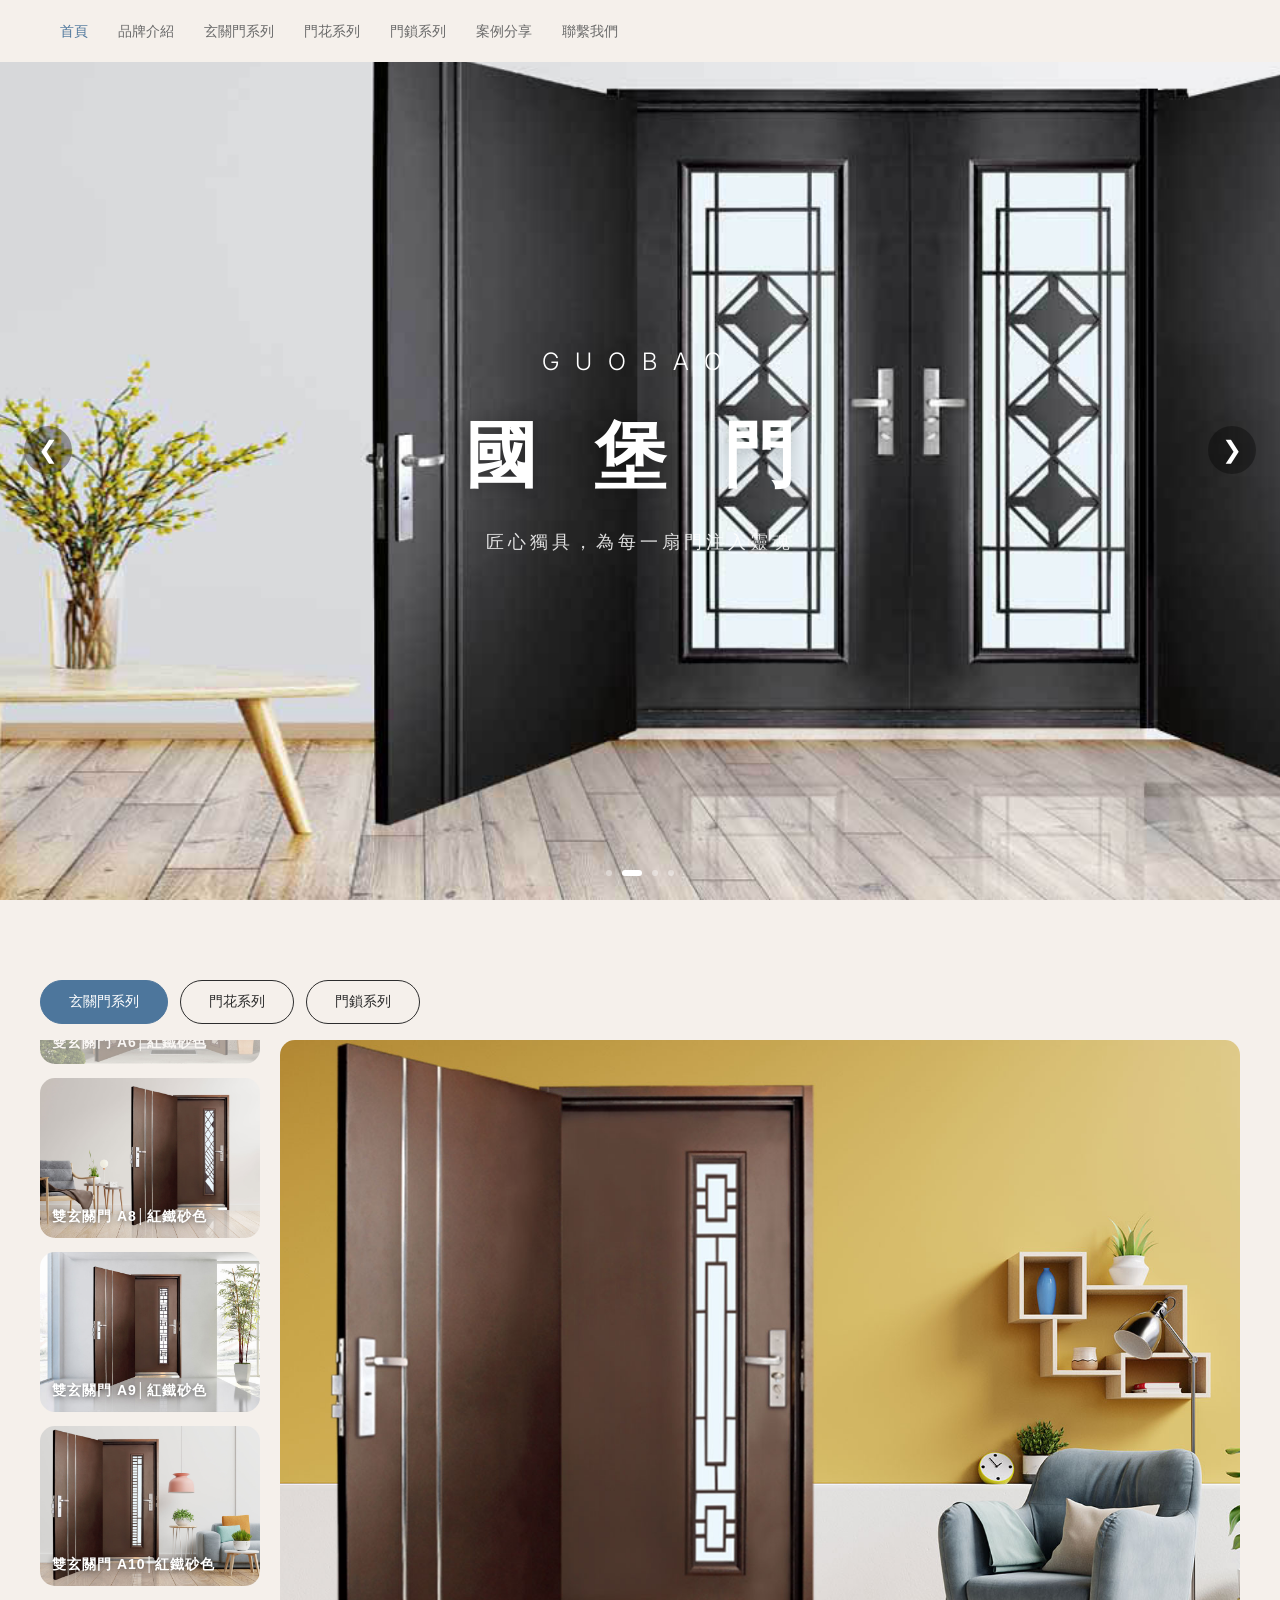
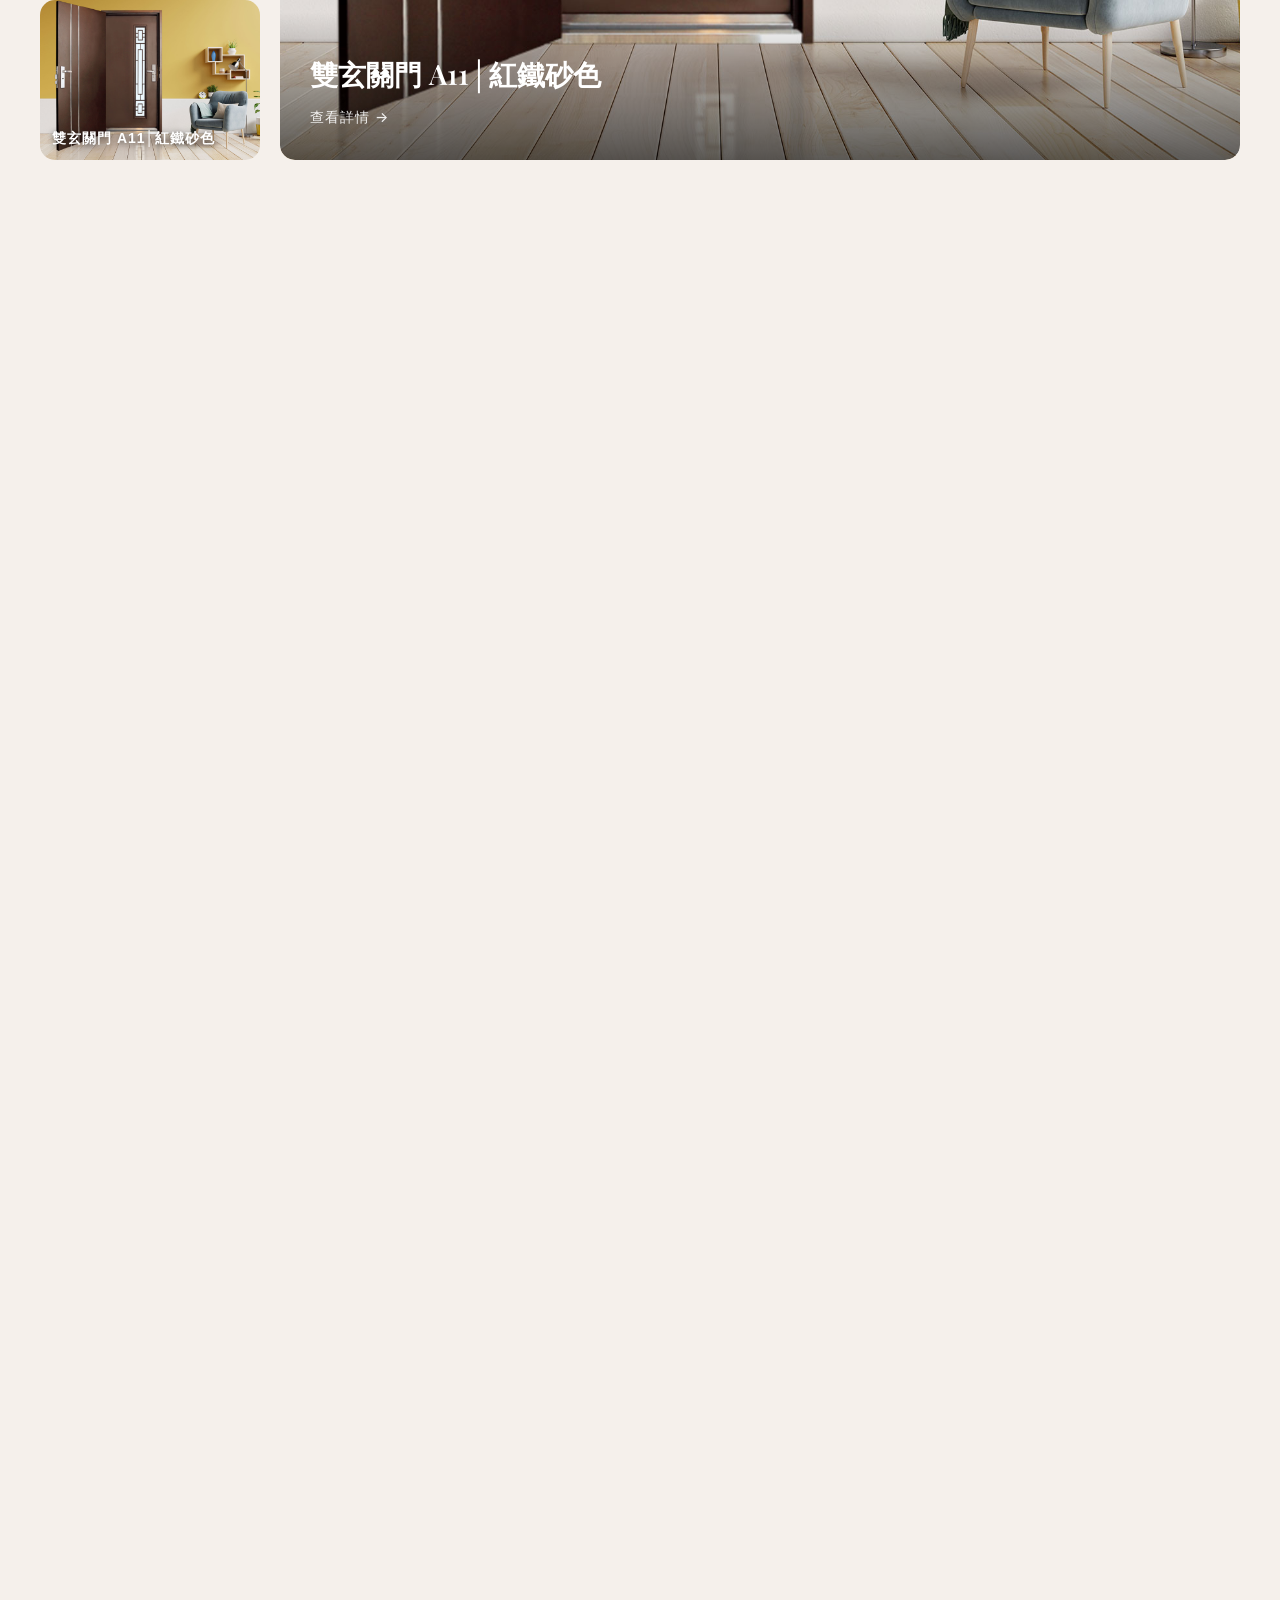
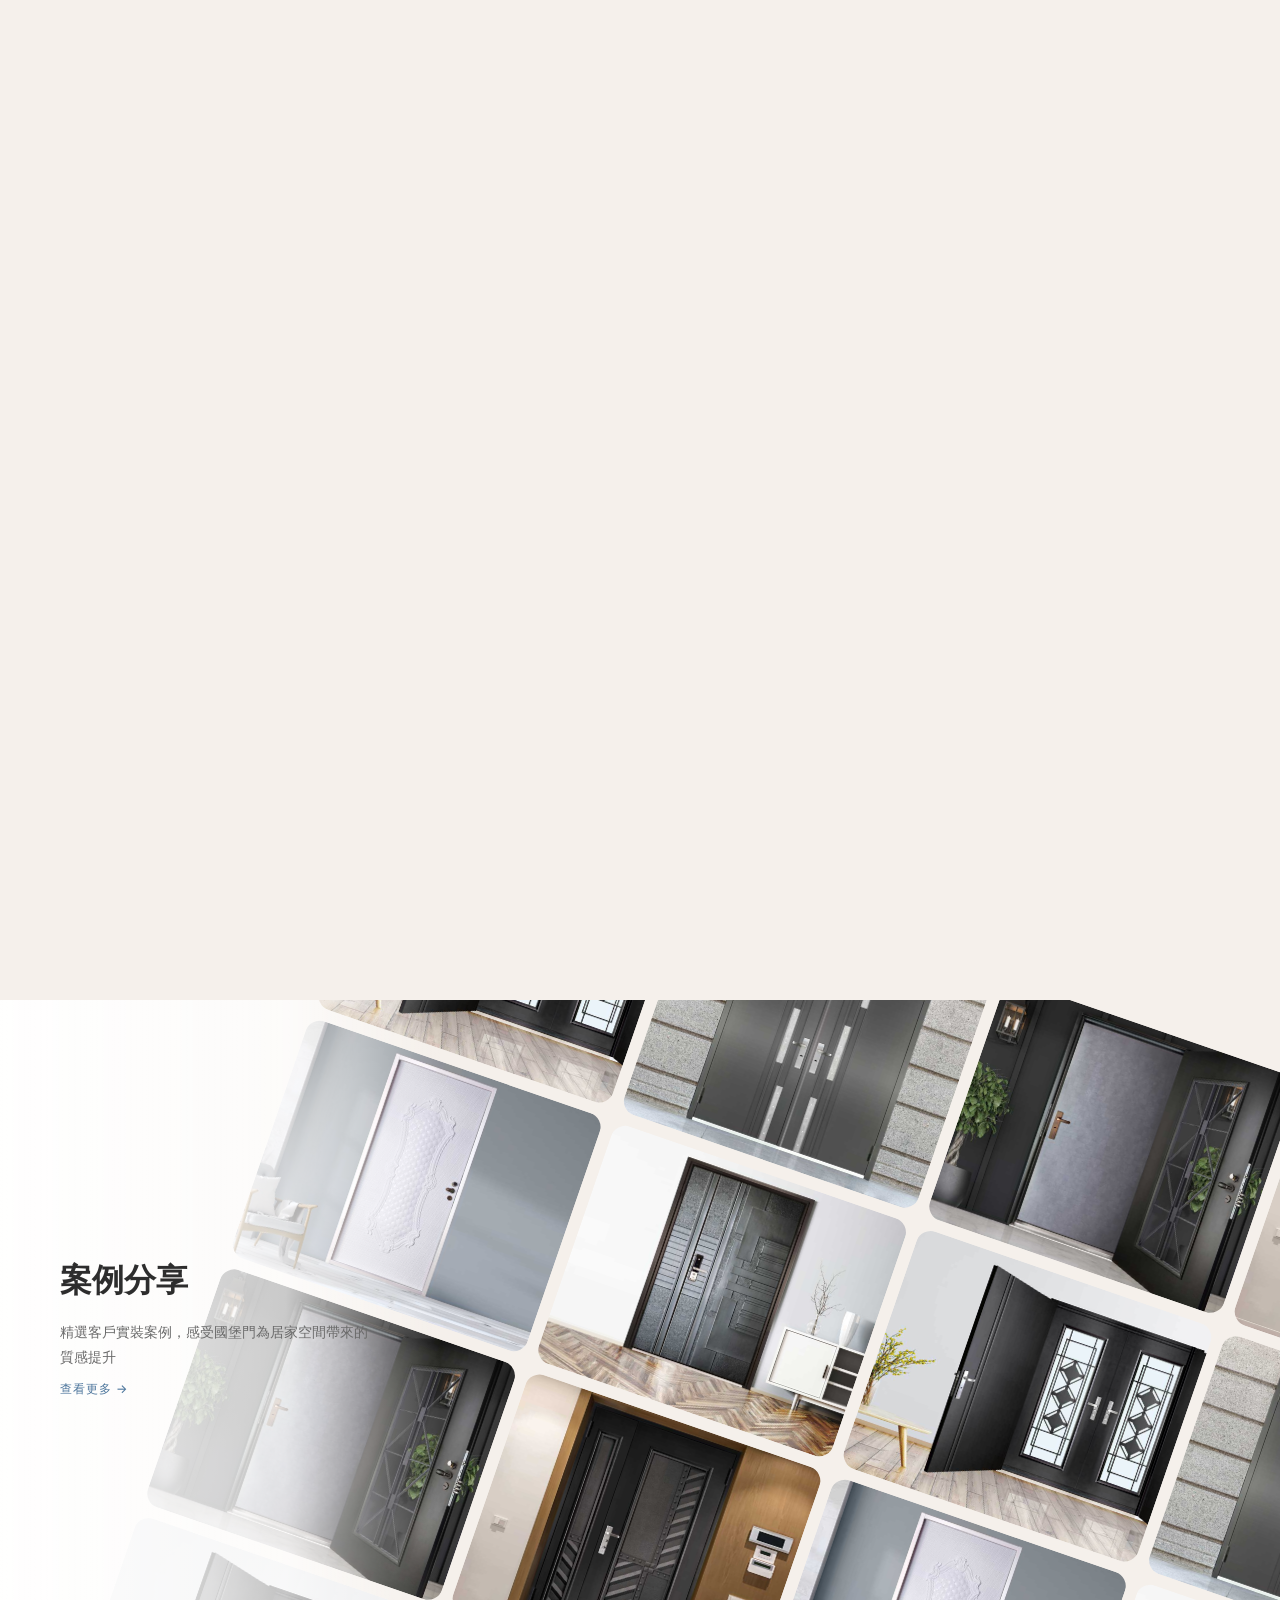
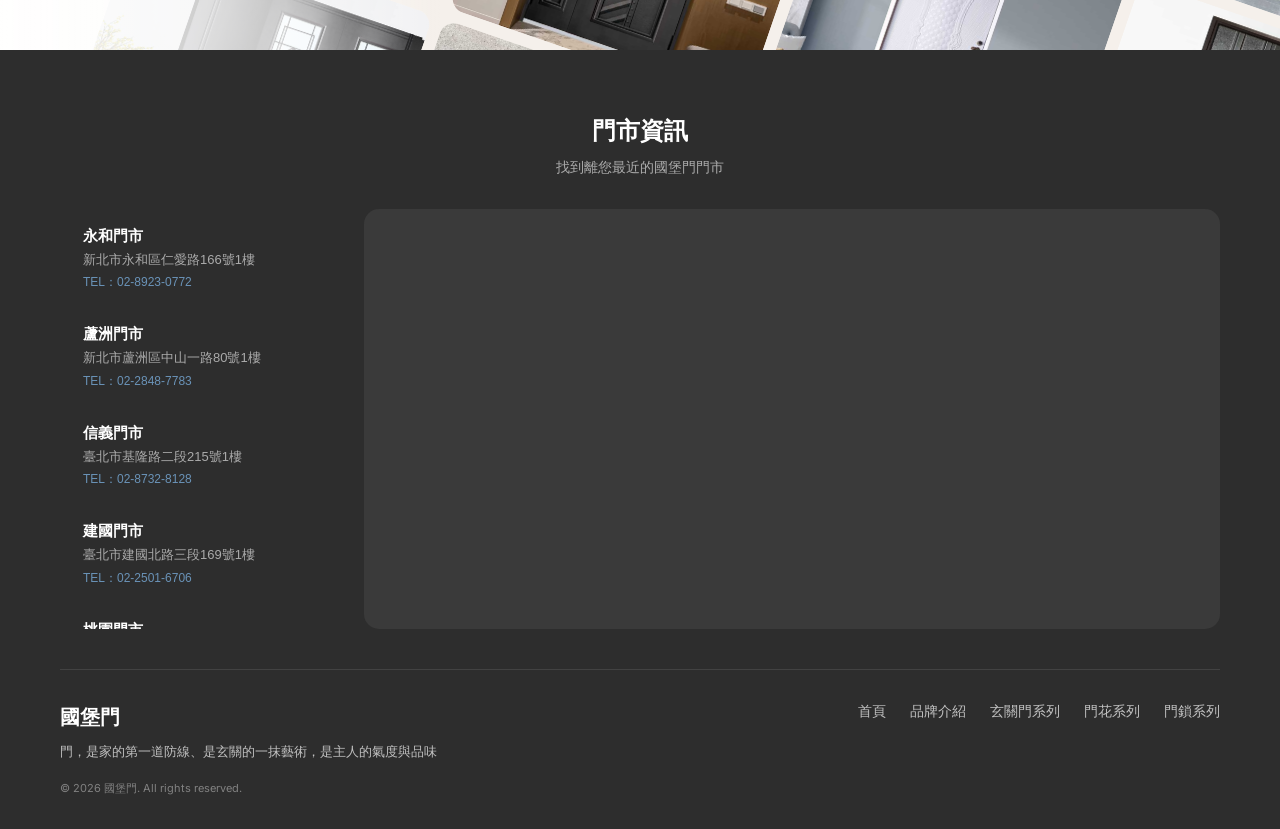
==== index.html @ d0353a56 "Initial commit" ====
<!DOCTYPE html>
<html lang="en">
<head>
  <meta charset="UTF-8">
  <meta name="viewport" content="width=device-width, initial-scale=1.0">
  <title>國堡門 - 門，是家的第一道防線</title>
  <link rel="stylesheet" href="style.css">
  <link rel="preconnect" href="https://fonts.googleapis.com">
  <link rel="preconnect" href="https://fonts.gstatic.com" crossorigin>
  <link href="https://fonts.googleapis.com/css2?family=Playfair+Display:wght@400;500;600;700&family=Inter:wght@300;400;500;600&display=swap" rel="stylesheet">
  <script src="https://cdn.jsdelivr.net/npm/marked/marked.min.js"></script>
</head>
<body>

  <!-- Navigation -->
  <div class="nav-overlay" onclick="toggleMenu()"></div>
  <nav class="navbar">
    <button class="hamburger" onclick="toggleMenu()">
      <span></span><span></span><span></span>
    </button>
    <div class="nav-left">
      <a href="index.html" class="nav-link active">首頁</a>
      <a href="about.html" class="nav-link">品牌介紹</a>
      <a href="entrance-door.html" class="nav-link">玄關門系列</a>
      <a href="door-flower.html" class="nav-link">門花系列</a>
      <a href="door-lock.html" class="nav-link">門鎖系列</a>
      <a href="cases.html" class="nav-link">案例分享</a>
      <a href="contact.html" class="nav-link">聯繫我們</a>
    </div>
  </nav>

  <!-- Hero Section -->
  <section class="hero">
    <div class="hero-image">
      <div class="hero-track">
        <div class="hero-slide"><img src="assets/hero-bg.jpg" alt="國堡門"></div>
        <div class="hero-slide"><img src="assets/silde/1.jpg" alt="案例 1"></div>
        <div class="hero-slide"><img src="assets/silde/2.jpg" alt="案例 2"></div>
        <div class="hero-slide"><img src="assets/silde/3.jpg" alt="案例 3"></div>
      </div>
      <div class="hero-overlay">
        <span class="hero-en">GUOBAO</span>
        <h1 class="hero-zh">國 堡 門</h1>
        <p class="hero-slogan">匠心獨具，為每一扇門注入靈魂</p>
      </div>
      <button class="hero-arrow hero-prev" onclick="heroSlide(-1)">&#10094;</button>
      <button class="hero-arrow hero-next" onclick="heroSlide(1)">&#10095;</button>
      <div class="hero-dots" id="heroDots"></div>
    </div>
  </section>

  <!-- Products Section: sticky fullscreen scroll -->
  <div class="products-scroll" id="products">
    <div class="products-sticky">
      <!-- Top pill tabs (series switcher) -->
      <div class="products-tabs" id="productsTabs">
        <!-- Skeleton tabs -->
        <span class="skeleton shimmer tab-skeleton"></span>
        <span class="skeleton shimmer tab-skeleton"></span>
        <span class="skeleton shimmer tab-skeleton"></span>
      </div>
      <!-- Main content: left product list + right detail -->
      <div class="products-body">
        <div class="products-sidebar" id="productsSidebar">
          <!-- Skeleton thumbs (removed by JS) -->
          <div class="sidebar-group active skeleton-group">
            <div class="skeleton shimmer thumb-skeleton"></div>
            <div class="skeleton shimmer thumb-skeleton"></div>
            <div class="skeleton shimmer thumb-skeleton"></div>
          </div>
        </div>
        <div class="products-detail" id="productsDetail">
          <div class="skeleton shimmer detail-skeleton"></div>
          <img src="assets/door/01.jpg" alt="古典雕花門">
          <div class="detail-overlay">
            <h3 class="detail-title"></h3>
            <span class="detail-link">查看詳情 →</span>
          </div>
        </div>
      </div>
    </div>
  </div>

  <!-- Mobile: product card list -->
  <div class="products-mobile" id="productsMobile"></div>

  <!-- Mobile Modal -->
  <div class="product-modal" id="productModal">
    <div class="product-modal-backdrop" onclick="closeProductModal()"></div>
    <div class="product-modal-content">
      <button class="modal-close" onclick="closeProductModal()">&times;</button>
      <img class="modal-img" src="" alt="">
      <div class="modal-body">
        <h3 class="modal-title"></h3>
        <a class="modal-link" href="">瀏覽系列 →</a>
      </div>
    </div>
  </div>

  <!-- Product Detail Modal -->
  <div class="detail-modal" id="detailModal">
    <div class="detail-modal-backdrop" onclick="closeDetailModal()"></div>
    <div class="detail-modal-content">
      <button class="detail-modal-close" onclick="closeDetailModal()">&times;</button>
      <div class="detail-modal-header">
        <img class="detail-modal-img" src="" alt="">
        <div class="detail-modal-info">
          <h2 class="detail-modal-name"></h2>
          <div class="detail-modal-style"></div>
        </div>
      </div>
      <div class="detail-modal-body">
        <div class="detail-modal-section detail-modal-features">
          <h3>特色</h3>
          <p></p>
        </div>
        <div class="detail-modal-section detail-modal-locks">
          <h3>門鎖</h3>
          <p></p>
        </div>
        <div class="detail-modal-section detail-modal-pricing">
          <h3>規格與價格</h3>
          <div class="detail-modal-table-wrap">
            <table class="detail-modal-table">
              <thead></thead>
              <tbody></tbody>
            </table>
          </div>
        </div>
        <div class="detail-modal-section detail-modal-notes">
          <ul></ul>
        </div>
        <div class="detail-modal-section detail-modal-desc">
          <div class="detail-modal-md"></div>
        </div>
      </div>
    </div>
  </div>

  <!-- Side Enclosures -->
  <section class="enclosures" id="projects">
    <div class="enclosures-mosaic">
      <div class="mosaic-grid">
        <div class="enclosure-img"><img src="assets/silde/1.jpg" alt="案例"></div>
        <div class="enclosure-img"><img src="assets/silde/2.jpg" alt="案例"></div>
        <div class="enclosure-img"><img src="assets/silde/3.jpg" alt="案例"></div>
        <div class="enclosure-img"><img src="assets/silde/4.jpg" alt="案例"></div>
        <div class="enclosure-img"><img src="assets/silde/5.jpg" alt="案例"></div>
        <div class="enclosure-img"><img src="assets/silde/6.jpg" alt="案例"></div>
        <div class="enclosure-img"><img src="assets/silde/1.jpg" alt="案例"></div>
        <div class="enclosure-img"><img src="assets/silde/2.jpg" alt="案例"></div>
        <div class="enclosure-img"><img src="assets/silde/3.jpg" alt="案例"></div>
        <div class="enclosure-img"><img src="assets/silde/4.jpg" alt="案例"></div>
        <div class="enclosure-img"><img src="assets/silde/5.jpg" alt="案例"></div>
        <div class="enclosure-img"><img src="assets/silde/6.jpg" alt="案例"></div>
        <div class="enclosure-img"><img src="assets/silde/1.jpg" alt="案例"></div>
        <div class="enclosure-img"><img src="assets/silde/2.jpg" alt="案例"></div>
        <div class="enclosure-img"><img src="assets/silde/3.jpg" alt="案例"></div>
        <div class="enclosure-img"><img src="assets/silde/4.jpg" alt="案例"></div>
      </div>
    </div>
    <div class="enclosures-overlay"></div>
    <a href="cases.html" class="enclosures-text">
      <h2 class="section-title">案例分享</h2>
      <p class="section-subtitle">精選客戶實裝案例，感受國堡門為居家空間帶來的質感提升</p>
      <span class="enclosures-more">查看更多 &rarr;</span>
    </a>
  </section>


  <!-- Footer -->
  <footer class="footer">
    <h3 class="footer-title">門市資訊</h3>
    <p class="footer-subtitle">找到離您最近的國堡門門市</p>
    <div class="store-map-layout">
      <div class="store-list">
        <button class="store-item" data-store="0">
          <h4>永和門市</h4>
          <p>新北市永和區仁愛路166號1樓</p>
          <p class="store-tel">TEL：02-8923-0772</p>
        </button>
        <button class="store-item" data-store="1">
          <h4>蘆洲門市</h4>
          <p>新北市蘆洲區中山一路80號1樓</p>
          <p class="store-tel">TEL：02-2848-7783</p>
        </button>
        <button class="store-item" data-store="2">
          <h4>信義門市</h4>
          <p>臺北市基隆路二段215號1樓</p>
          <p class="store-tel">TEL：02-8732-8128</p>
        </button>
        <button class="store-item" data-store="3">
          <h4>建國門市</h4>
          <p>臺北市建國北路三段169號1樓</p>
          <p class="store-tel">TEL：02-2501-6706</p>
        </button>
        <button class="store-item" data-store="4">
          <h4>桃園門市</h4>
          <p>桃園市桃園區經國路695號1樓</p>
          <p class="store-tel">TEL：03-325-9837</p>
        </button>
        <button class="store-item" data-store="5">
          <h4>宜蘭門市</h4>
          <p>宜蘭縣美功路一段41巷22號1樓</p>
          <p class="store-tel">TEL：03-9301487</p>
        </button>
      </div>
      <div class="store-map" id="storeMap"></div>
    </div>
    <div class="footer-bottom">
      <div class="footer-left">
        <h4>國堡門</h4>
        <p>門，是家的第一道防線、是玄關的一抹藝術，是主人的氣度與品味</p>
        <span class="footer-copy">&copy; 2026 國堡門. All rights reserved.</span>
      </div>
      <div class="footer-right">
        <a href="index.html">首頁</a>
        <a href="about.html">品牌介紹</a>
        <a href="entrance-door.html">玄關門系列</a>
        <a href="door-flower.html">門花系列</a>
        <a href="door-lock.html">門鎖系列</a>
      </div>
    </div>
  </footer>

  <script>
    // ===== Hero Carousel =====
    const heroTrack = document.querySelector('.hero-track');
    const heroSlides = document.querySelectorAll('.hero-slide');
    const heroDots = document.getElementById('heroDots');
    let heroIdx = 0;
    let heroTimer;

    // Build dots
    heroSlides.forEach((_, i) => {
      const dot = document.createElement('button');
      dot.className = 'hero-dot' + (i === 0 ? ' active' : '');
      dot.addEventListener('click', () => heroGo(i));
      heroDots.appendChild(dot);
    });

    function heroGo(idx) {
      heroIdx = (idx + heroSlides.length) % heroSlides.length;
      heroTrack.style.transform = 'translateX(-' + (heroIdx * 100) + '%)';
      heroDots.querySelectorAll('.hero-dot').forEach((d, i) => d.classList.toggle('active', i === heroIdx));
      resetHeroTimer();
    }

    function heroSlide(dir) {
      heroGo(heroIdx + dir);
    }

    function resetHeroTimer() {
      clearInterval(heroTimer);
      heroTimer = setInterval(() => heroGo(heroIdx + 1), 2500);
    }

    resetHeroTimer();

    const navbar = document.querySelector('.navbar');
    const heroImage = document.querySelector('.hero-image');
    const heroSection = document.querySelector('.hero');

    const targetRadius = 16;
    const scrollDistance = 300;

    function onScroll() {
      const w = window.innerWidth;
      const isMobile = w <= 768;
      const targetH = isMobile ? 350 : 500;
      // Match the products-body padding (40px desktop, 20px mobile)
      const targetPad = isMobile ? 20 : 40;
      const startH = window.innerHeight;

      const scrollY = window.scrollY;
      const progress = Math.min(scrollY / scrollDistance, 1);

      const currentH = startH - (startH - targetH) * progress;
      const currentPad = targetPad * progress;
      const currentRadius = targetRadius * progress;
      const bottomPad = 0;

      heroImage.style.height = currentH + 'px';
      heroSection.style.padding = '0 ' + currentPad + 'px ' + bottomPad + 'px';
      heroImage.style.borderRadius = currentRadius + 'px';

      // Show navbar only when hero is fully scrolled past
      const heroBottom = heroSection.getBoundingClientRect().bottom;
      const pastHero = heroBottom <= 0;

      if (!pastHero) {
        // Still in hero — always hide
        navbar.classList.remove('visible');
        navbar.classList.remove('open');
        document.querySelector('.nav-overlay').classList.remove('show');
      } else if (window.innerWidth <= 768) {
        // Mobile: only show on scroll up
        if (window.scrollY < lastScrollY) {
          navbar.classList.add('visible');
        } else {
          navbar.classList.remove('visible');
          navbar.classList.remove('open');
          document.querySelector('.nav-overlay').classList.remove('show');
        }
      } else {
        // Desktop: always show after hero
        navbar.classList.add('visible');
      }

      lastScrollY = window.scrollY;
    }

    let lastScrollY = window.scrollY;

    window.addEventListener('scroll', onScroll);
    onScroll();

    function toggleMenu() {
      navbar.classList.toggle('open');
      document.querySelector('.nav-overlay').classList.toggle('show');
    }

    // ===== Product Data (loaded from JSON) =====
    let seriesData = [];
    let currentSeries = 0;
    let currentProduct = 0;
    const productsScroll = document.querySelector('.products-scroll');
    const sidebar = document.getElementById('productsSidebar');
    const detail = document.getElementById('productsDetail');
    const tabsContainer = document.getElementById('productsTabs');
    const mobileContainer = document.getElementById('productsMobile');
    let sidebarGroups = [];
    let isSwitching = false;

    async function loadProductData() {
      // Fetch series list
      const seriesList = await fetch('data/series.json').then(r => r.json());

      // Fetch all products in parallel
      const productFetches = seriesList.map(s =>
        fetch('data/' + s.key + '/products.json').then(r => r.json())
      );
      const allProducts = await Promise.all(productFetches);

      // Build seriesData (skip series with no products)
      seriesData = seriesList
        .map((s, i) => ({
          key: s.key,
          label: s.label,
          link: s.link,
          products: allProducts[i]
        }))
        .filter(s => s.products.length > 0);

      // Build UI
      if (seriesData.length > 0) buildProductsUI();
    }

    function buildProductsUI() {
      // Build pill tabs
      tabsContainer.innerHTML = '';
      seriesData.forEach((s, i) => {
        const btn = document.createElement('button');
        btn.className = 'product-tab' + (i === 0 ? ' active' : '');
        btn.textContent = s.label;
        btn.addEventListener('click', () => switchSeries(i));
        tabsContainer.appendChild(btn);
      });

      // Remove skeleton sidebar
      const skeletonGroup = sidebar.querySelector('.skeleton-group');
      if (skeletonGroup) skeletonGroup.remove();

      // Pre-build all series sidebars
      sidebarGroups = [];
      seriesData.forEach((s, si) => {
        const group = document.createElement('div');
        group.className = 'sidebar-group' + (si === 0 ? ' active' : '');
        s.products.forEach((p, pi) => {
          const btn = document.createElement('button');
          btn.className = 'sidebar-thumb' + (si === 0 && pi === 0 ? ' active' : '');
          btn.innerHTML = '<img src="' + p.img + '" alt="' + p.name + '"><span>' + p.name + '</span>';
          btn.addEventListener('click', () => {
            isSwitching = true;
            currentProduct = pi;
            updateDetail();
            highlightSidebar(false);
            scrollToProductIdxInstant(pi);
            requestAnimationFrame(() => { isSwitching = false; });
          });
          group.appendChild(btn);
        });
        sidebar.appendChild(group);
        sidebarGroups.push(group);
      });

      // Build mobile cards
      mobileContainer.innerHTML = '';
      seriesData.forEach((s, si) => {
        const a = document.createElement('a');
        a.className = 'mobile-product-card';
        a.href = s.link;
        a.innerHTML = '<img src="' + s.products[0].img + '" alt="' + s.label + '"><span class="mobile-product-label">' + s.label + '</span>';
        mobileContainer.appendChild(a);
      });

      // Initialize
      updateDetail();
      updateScrollHeight();
      document.querySelector('.products-sticky').classList.add('loaded');
    }

    // Load data and init
    loadProductData();

    function switchSeries(idx) {
      if (idx === currentSeries) return;
      isSwitching = true;
      currentSeries = idx;
      currentProduct = 0;

      // Hide sidebar & detail instantly to prevent flash
      sidebar.style.opacity = '0';
      detail.style.opacity = '0';

      // Jump to top of section INSTANTLY (no smooth scroll = no crazy jumping)
      window.scrollTo({ top: productsScroll.offsetTop, behavior: 'instant' });

      // Reset sidebar scroll
      sidebar.scrollTop = 0;

      // Switch content
      sidebarGroups.forEach((g, i) => g.classList.toggle('active', i === idx));
      highlightSidebar(false);
      updateDetail();
      updateScrollHeight();
      tabsContainer.querySelectorAll('.product-tab').forEach((t, i) => {
        t.classList.toggle('active', i === idx);
      });

      // Wait one frame for layout, then fade in
      requestAnimationFrame(() => {
        sidebar.style.opacity = '1';
        detail.style.opacity = '1';
        isSwitching = false;
      });
    }

    function highlightSidebar(smooth) {
      const group = sidebarGroups[currentSeries];
      group.querySelectorAll('.sidebar-thumb').forEach((t, i) => {
        t.classList.toggle('active', i === currentProduct);
      });
      const active = group.querySelector('.sidebar-thumb.active');
      if (active) active.scrollIntoView({ block: 'nearest', behavior: smooth ? 'smooth' : 'instant' });
    }

    function updateDetail() {
      const p = seriesData[currentSeries].products[currentProduct];
      const img = detail.querySelector('img');
      const title = detail.querySelector('.detail-title');
      img.src = p.img;
      img.alt = p.name;
      title.textContent = p.name;
    }

    function updateScrollHeight() {
      const count = seriesData[currentSeries].products.length;
      productsScroll.style.height = (count * 100) + 'vh';
    }

    function onProductsScroll() {
      if (!productsScroll || window.innerWidth <= 768 || isSwitching || seriesData.length === 0) return;
      const rect = productsScroll.getBoundingClientRect();
      const scrolled = -rect.top;
      const totalScroll = productsScroll.offsetHeight - window.innerHeight;
      if (scrolled < 0 || totalScroll <= 0) return;
      const products = seriesData[currentSeries].products;
      const progress = Math.min(scrolled / totalScroll, 1);
      const idx = Math.min(Math.floor(progress * products.length), products.length - 1);
      if (idx !== currentProduct) {
        currentProduct = idx;
        updateDetail();
        highlightSidebar(false);
      }
    }

    function scrollToProductIdx(idx) {
      if (!productsScroll) return;
      const products = seriesData[currentSeries].products;
      const totalScroll = productsScroll.offsetHeight - window.innerHeight;
      const targetScroll = productsScroll.offsetTop + (idx / products.length) * totalScroll;
      window.scrollTo({ top: targetScroll, behavior: 'smooth' });
    }

    function scrollToProductIdxInstant(idx) {
      if (!productsScroll) return;
      const products = seriesData[currentSeries].products;
      const totalScroll = productsScroll.offsetHeight - window.innerHeight;
      const targetScroll = productsScroll.offsetTop + (idx / products.length) * totalScroll;
      window.scrollTo({ top: targetScroll, behavior: 'instant' });
    }

    let scrollTicking = false;
    window.removeEventListener('scroll', onScroll);
    window.addEventListener('scroll', () => {
      onScroll();
      if (!scrollTicking) {
        scrollTicking = true;
        requestAnimationFrame(() => {
          onProductsScroll();
          scrollTicking = false;
        });
      }
    });

    // (initialization moved into buildProductsUI)

    // ===== Mobile Product Modal =====
    function openProductModal(seriesIdx, productIdx) {
      const s = seriesData[seriesIdx];
      const p = s.products[productIdx];
      const modal = document.getElementById('productModal');
      modal.querySelector('.modal-img').src = p.img;
      modal.querySelector('.modal-title').textContent = p.name;
      modal.querySelector('.modal-link').href = s.link;
      modal.classList.add('show');
      document.body.style.overflow = 'hidden';
    }

    function closeProductModal() {
      document.getElementById('productModal').classList.remove('show');
      document.body.style.overflow = '';
    }

    // ===== Detail Modal =====
    const detailModal = document.getElementById('detailModal');

    function openDetailModal() {
      const p = seriesData[currentSeries].products[currentProduct];
      const d = p.detail || {};
      const modal = detailModal;

      modal.querySelector('.detail-modal-img').src = p.img;
      modal.querySelector('.detail-modal-img').alt = p.name;
      modal.querySelector('.detail-modal-name').textContent = p.name;

      // Style
      const styleEl = modal.querySelector('.detail-modal-style');
      styleEl.innerHTML = d.style ? d.style.replace(/\n/g, '<br>') : '';
      styleEl.style.display = d.style ? '' : 'none';

      // Features
      const featSection = modal.querySelector('.detail-modal-features');
      if (d.features) {
        featSection.style.display = '';
        featSection.querySelector('p').innerHTML = d.features.replace(/\n/g, '<br>');
      } else {
        featSection.style.display = 'none';
      }

      // Locks
      const lockSection = modal.querySelector('.detail-modal-locks');
      if (d.locks) {
        lockSection.style.display = '';
        lockSection.querySelector('p').innerHTML = d.locks.replace(/\n/g, '<br>');
      } else {
        lockSection.style.display = 'none';
      }

      // Table
      const pricingSection = modal.querySelector('.detail-modal-pricing');
      if (d.tableHead && d.tableBody) {
        pricingSection.style.display = '';
        const thead = modal.querySelector('.detail-modal-table thead');
        const tbody = modal.querySelector('.detail-modal-table tbody');
        thead.innerHTML = '<tr>' + d.tableHead.map(h => '<th>' + h + '</th>').join('') + '</tr>';
        tbody.innerHTML = d.tableBody.map(row => '<tr>' + row.map(c => '<td>' + c + '</td>').join('') + '</tr>').join('');
      } else {
        pricingSection.style.display = 'none';
      }

      // Notes
      const notesSection = modal.querySelector('.detail-modal-notes');
      if (d.notes && d.notes.length) {
        notesSection.style.display = '';
        notesSection.querySelector('ul').innerHTML = d.notes.map(n => '<li>' + n + '</li>').join('');
      } else {
        notesSection.style.display = 'none';
      }

      // Markdown description
      const descSection = modal.querySelector('.detail-modal-desc');
      if (d.description) {
        descSection.style.display = '';
        descSection.querySelector('.detail-modal-md').innerHTML = typeof marked !== 'undefined' ? marked.parse(d.description) : d.description;
      } else {
        descSection.style.display = 'none';
      }

      // Hide body if all sections are hidden
      const bodyEl = modal.querySelector('.detail-modal-body');
      const allHidden = Array.from(bodyEl.querySelectorAll('.detail-modal-section')).every(s => s.style.display === 'none');
      bodyEl.style.display = allHidden ? 'none' : '';

      modal.classList.add('show');
      document.body.style.overflow = 'hidden';
    }

    function closeDetailModal() {
      detailModal.classList.remove('show');
      document.body.style.overflow = '';
    }

    // Wire up entire detail area click
    document.getElementById('productsDetail').addEventListener('click', openDetailModal);

    // Close on Escape key
    document.addEventListener('keydown', function(e) {
      if (e.key === 'Escape' && detailModal.classList.contains('show')) {
        closeDetailModal();
      }
    });
  </script>

  <script>
    // ===== Store Map =====
    const stores = [
      { name: '永和門市', addr: '新北市永和區仁愛路166號1樓', lat: 25.0095, lng: 121.5135 },
      { name: '蘆洲門市', addr: '新北市蘆洲區中山一路80號1樓', lat: 25.0850, lng: 121.4730 },
      { name: '信義門市', addr: '臺北市基隆路二段215號1樓', lat: 25.0265, lng: 121.5570 },
      { name: '建國門市', addr: '臺北市建國北路三段169號1樓', lat: 25.0690, lng: 121.5370 },
      { name: '桃園門市', addr: '桃園市桃園區經國路695號1樓', lat: 25.0050, lng: 121.3005 },
      { name: '宜蘭門市', addr: '宜蘭縣美功路一段41巷22號1樓', lat: 24.7520, lng: 121.7530 },
    ];

    const storeMap = document.getElementById('storeMap');
    const storeItems = document.querySelectorAll('.store-item');

    // Default: show all stores overview
    function showAllStores() {
      // Show overview of northern Taiwan area covering all store locations
      storeMap.innerHTML = '<iframe src="https://www.google.com/maps?q=國堡門&z=10&ll=25.0,121.45&output=embed" width="100%" height="100%" style="border:0;border-radius:15px;" allowfullscreen loading="lazy"></iframe>';
      storeItems.forEach(item => item.classList.remove('active'));
    }

    function showStore(idx) {
      const s = stores[idx];
      const q = encodeURIComponent(s.addr);
      storeMap.innerHTML = '<iframe src="https://www.google.com/maps?q=' + q + '&output=embed&z=17" width="100%" height="100%" style="border:0;border-radius:15px;" allowfullscreen loading="lazy"></iframe>';
      storeItems.forEach((item, i) => item.classList.toggle('active', i === idx));
    }

    storeItems.forEach((item, i) => {
      item.addEventListener('click', () => showStore(i));
    });

    // Show all stores overview by default
    showAllStores();
    storeItems.forEach(item => item.classList.remove('active'));
  </script>

  <button class="back-to-top" onclick="window.scrollTo({top:0,behavior:'smooth'})">
    <svg width="20" height="20" viewBox="0 0 24 24" fill="none" stroke="white" stroke-width="2.5" stroke-linecap="round" stroke-linejoin="round"><polyline points="18 15 12 9 6 15"/></svg>
  </button>
  <script>
    const btt = document.querySelector('.back-to-top');
    window.addEventListener('scroll', () => {
      btt.classList.toggle('show', window.scrollY > 300);
    });
  </script>

</body>
</html>
---- style.css ----
/* ===== Reset & Base ===== */
*, *::before, *::after {
  margin: 0;
  padding: 0;
  box-sizing: border-box;
}

/* ===== Skeleton Shimmer ===== */
.skeleton {
  background: #e0e0e0;
  border-radius: 15px;
  position: relative;
  overflow: hidden;
}

.skeleton.shimmer::after {
  content: '';
  position: absolute;
  inset: 0;
  background: linear-gradient(90deg, transparent 0%, rgba(255,255,255,0.4) 50%, transparent 100%);
  animation: shimmer 1.5s infinite;
}

@keyframes shimmer {
  0% { transform: translateX(-100%); }
  100% { transform: translateX(100%); }
}

.tab-skeleton {
  display: inline-block;
  width: 100px;
  height: 44px;
  border-radius: 75px;
}

.thumb-skeleton {
  flex: 0 0 160px;
  width: 100%;
}

.detail-skeleton {
  position: absolute;
  inset: 0;
  z-index: 1;
}

/* Hide skeletons once JS has loaded */
.loaded .skeleton {
  display: none !important;
}

:root {
  --brown: #4d769c;
  --brown-light: #6a93b8;
  --brown-dark: #3b5f80;
  --cream: #f5f0eb;
  --cream-dark: #ede5dc;
  --text-dark: #2d2d2d;
  --text-gray: #6b6b6b;
  --white: #ffffff;
}

body {
  font-family: 'Inter', sans-serif;
  color: var(--text-dark);
  background-color: var(--cream);
  line-height: 1.6;
}

h1, h2, h3, h4 {
  font-family: 'Playfair Display', serif;
  font-weight: 600;
}

img {
  max-width: 100%;
  display: block;
}

a {
  text-decoration: none;
  color: inherit;
}

/* ===== Back to Top ===== */
.back-to-top {
  position: fixed;
  bottom: 30px;
  right: 30px;
  width: 48px;
  height: 48px;
  border-radius: 50%;
  background: var(--brown);
  color: var(--white);
  border: none;
  cursor: pointer;
  display: flex;
  align-items: center;
  justify-content: center;
  z-index: 999;
  opacity: 0;
  transform: translateY(20px);
  transition: opacity 0.3s, transform 0.3s, background 0.3s;
  pointer-events: none;
  box-shadow: 0 4px 12px rgba(0, 0, 0, 0.15);
}

.back-to-top.show {
  opacity: 1;
  transform: translateY(0);
  pointer-events: auto;
}

.back-to-top:hover {
  background: var(--brown-dark);
}

/* ===== Navbar ===== */
.navbar {
  display: flex;
  justify-content: space-between;
  align-items: center;
  padding: 20px 60px;
  background: var(--cream);
  position: fixed;
  top: 0;
  left: 0;
  right: 0;
  z-index: 1000;
  transition: box-shadow 0.4s ease;
}

/* Hamburger - hidden on desktop */
.hamburger {
  display: none;
  background: none;
  border: none;
  cursor: pointer;
  flex-direction: column;
  gap: 5px;
  padding: 4px;
  z-index: 10;
}

/* Mobile overlay backdrop */
.nav-overlay {
  display: none;
  position: fixed;
  inset: 0;
  background: rgba(0, 0, 0, 0.5);
  z-index: 999;
}

.nav-overlay.show {
  display: block;
}

.hamburger span {
  display: block;
  width: 24px;
  height: 2px;
  background: var(--text-dark);
  border-radius: 2px;
  transition: transform 0.3s, opacity 0.3s;
}

.navbar.open .hamburger span:nth-child(1) {
  transform: translateY(7px) rotate(45deg);
}

.navbar.open .hamburger span:nth-child(2) {
  opacity: 0;
}

.navbar.open .hamburger span:nth-child(3) {
  transform: translateY(-7px) rotate(-45deg);
}

.nav-left {
  display: flex;
  gap: 30px;
}

.nav-link {
  font-size: 14px;
  font-weight: 400;
  color: var(--text-gray);
  transition: color 0.3s;
}

.nav-link:hover,
.nav-link.active {
  color: var(--brown);
}

.nav-right {
  display: flex;
  align-items: center;
  gap: 20px;
}

.phone-link {
  display: flex;
  align-items: center;
  gap: 8px;
  font-size: 14px;
  color: var(--text-dark);
}

.btn-consultation {
  background: var(--brown);
  color: var(--white);
  padding: 10px 24px;
  border-radius: 25px;
  font-size: 13px;
  font-weight: 500;
  transition: background 0.3s;
}

.btn-consultation:hover {
  background: var(--brown-dark);
}

/* ===== Hero ===== */
.hero {
  padding: 0;
}

.hero-image {
  position: relative;
  overflow: hidden;
  height: 100vh;
  border-radius: 0;
}

.hero-track {
  display: flex;
  width: 100%;
  height: 100%;
  transition: transform 0.6s ease;
}

.hero-slide {
  flex: 0 0 100%;
  width: 100%;
  height: 100%;
}

.hero-slide img {
  width: 100%;
  height: 100%;
  object-fit: cover;
}

/* Arrows */
.hero-arrow {
  position: absolute;
  top: 50%;
  transform: translateY(-50%);
  z-index: 5;
  background: rgba(0, 0, 0, 0.35);
  color: white;
  border: none;
  font-size: 24px;
  width: 48px;
  height: 48px;
  border-radius: 50%;
  cursor: pointer;
  transition: background 0.3s;
  display: flex;
  align-items: center;
  justify-content: center;
}

.hero-arrow:hover {
  background: rgba(0, 0, 0, 0.6);
}

.hero-prev {
  left: 24px;
}

.hero-next {
  right: 24px;
}

/* Dots */
.hero-dots {
  position: absolute;
  bottom: 24px;
  left: 50%;
  transform: translateX(-50%);
  z-index: 5;
  display: flex;
  gap: 10px;
}

.hero-dot {
  width: 6px;
  height: 6px;
  border-radius: 50%;
  background: rgba(255, 255, 255, 0.4);
  border: none;
  cursor: pointer;
  transition: background 0.3s, width 0.3s;
  padding: 0;
}

.hero-dot.active {
  background: white;
  width: 20px;
  border-radius: 3px;
}

.hero-overlay {
  position: absolute;
  inset: 0;
  display: flex;
  flex-direction: column;
  align-items: center;
  justify-content: center;
  text-align: center;
  color: var(--white);
}

.hero-en {
  font-family: 'Inter', sans-serif;
  font-size: 24px;
  font-weight: 300;
  letter-spacing: 16px;
  text-transform: uppercase;
  margin-bottom: 12px;
}

.hero-zh {
  font-family: 'Playfair Display', serif;
  font-size: 72px;
  font-weight: 600;
  letter-spacing: 20px;
  margin-bottom: 20px;
  text-shadow: 0 2px 20px rgba(0, 0, 0, 0.3);
}

.hero-slogan {
  font-size: 18px;
  font-weight: 300;
  letter-spacing: 4px;
  opacity: 0.85;
}


/* ===== Brand ===== */
.brand-hero {
  background: #333;
  background-size: cover;
  background-position: center;
  color: var(--white);
  text-align: center;
  padding: 120px 60px 50px;
  position: relative;
}

.brand-hero::before {
  content: '';
  position: absolute;
  inset: 0;
  background: rgba(0, 0, 0, 0.45);
}

.brand-hero > * {
  position: relative;
  z-index: 1;
}

.brand-hero-en {
  display: block;
  font-family: 'Inter', sans-serif;
  font-size: 16px;
  font-weight: 300;
  letter-spacing: 6px;
  text-transform: uppercase;
  opacity: 0.7;
  margin-bottom: 12px;
}

.brand-hero h1 {
  font-size: 48px;
  letter-spacing: 8px;
}

.brand-values {
  padding: 80px 60px;
}

.values-grid {
  display: grid;
  grid-template-columns: repeat(4, 1fr);
  gap: 4px;
  max-width: 1200px;
  margin: 0 auto;
}

.value-card {
  position: relative;
  height: 520px;
  overflow: hidden;
  cursor: pointer;
  background-size: 400% 100%;
  background-repeat: no-repeat;
}

.value-card img {
  width: 100%;
  height: 100%;
  object-fit: cover;
  transition: transform 0.5s, opacity 0.5s;
}

.value-label {
  position: absolute;
  bottom: 0;
  left: 0;
  right: 0;
  padding: 32px 24px 28px;
  display: flex;
  flex-direction: column;
  gap: 4px;
  transition: opacity 0.3s;
  background: linear-gradient(to top, rgba(0,0,0,0.5) 0%, rgba(0,0,0,0) 100%);
  z-index: 2;
}

.value-en {
  font-family: 'Inter', sans-serif;
  font-size: 22px;
  font-weight: 600;
  color: #fff;
  letter-spacing: 2px;
}

.value-zh {
  font-size: 14px;
  color: rgba(255,255,255,0.85);
  font-weight: 400;
}

.value-overlay {
  position: absolute;
  inset: 0;
  background: rgba(255, 255, 255, 0.95);
  display: flex;
  flex-direction: column;
  justify-content: center;
  padding: 32px 28px;
  opacity: 0;
  transition: opacity 0.4s;
  z-index: 3;
}

.value-card:hover .value-overlay,
.value-card.active .value-overlay {
  opacity: 1;
}

.value-card::after {
  content: '';
  position: absolute;
  inset: 0;
  background: rgba(255,255,255,0.7);
  opacity: 0;
  transition: opacity 0.5s;
}

.value-card:hover::after,
.value-card.active::after {
  opacity: 1;
}

.value-card:hover img,
.value-card.active img {
  transform: scale(1.05);
  opacity: 0.3;
}

.value-card:hover .value-label,
.value-card.active .value-label {
  opacity: 0;
}

.value-overlay h3 {
  font-family: 'Inter', sans-serif;
  font-size: 18px;
  font-weight: 600;
  color: var(--brown-dark);
  margin-bottom: 16px;
}

.value-overlay p {
  font-size: 14px;
  color: #555;
  line-height: 1.9;
}

.brand-video-section {
  padding: 0 60px 80px;
}

.brand-video-section .section-title {
  margin-bottom: 30px;
}

.brand-video {
  max-width: 900px;
  margin: 0 auto;
  border-radius: 16px;
  overflow: hidden;
  aspect-ratio: 16 / 9;
}

.brand-video iframe {
  width: 100%;
  height: 100%;
}

@media (max-width: 1024px) {
  .values-grid {
    grid-template-columns: repeat(3, 1fr);
  }

  .value-card {
    height: 420px;
  }
}

@media (max-width: 768px) {
  .brand-values {
    padding: 40px 16px;
  }

  .values-grid {
    grid-template-columns: repeat(2, 1fr);
    gap: 3px;
  }

  .value-card {
    height: 360px;
  }

  .value-en {
    font-size: 18px;
  }

  .value-overlay {
    padding: 24px 20px;
  }

  .value-overlay p {
    font-size: 13px;
  }
}

@media (max-width: 480px) {
  .values-grid {
    grid-template-columns: 1fr;
    gap: 3px;
  }

  .value-card {
    height: 300px;
  }
}

/* ===== Product Pages ===== */
.product-hero {
  background: #333;
  background-size: cover;
  background-position: center;
  color: var(--white);
  text-align: center;
  padding: 120px 60px 50px;
  position: relative;
}

.product-hero::before {
  content: '';
  position: absolute;
  inset: 0;
  background: rgba(0, 0, 0, 0.45);
}

.product-hero > * {
  position: relative;
  z-index: 1;
}

.product-hero-sub {
  display: block;
  font-family: 'Inter', sans-serif;
  font-size: 14px;
  font-weight: 300;
  letter-spacing: 4px;
  opacity: 0.7;
  margin-bottom: 12px;
}

.product-hero h1 {
  font-size: 48px;
  letter-spacing: 8px;
  margin-bottom: 16px;
}

.product-hero p {
  font-size: 16px;
  opacity: 0.8;
}

.product-gallery {
  padding: 80px 60px;
}

.gallery-grid {
  display: grid;
  grid-template-columns: repeat(3, 1fr);
  gap: 24px;
}

.gallery-item {
  text-align: center;
  position: relative;
}

.hot-badge {
  position: absolute;
  top: 12px;
  right: 12px;
  color: #fff;
  font-family: 'Inter', sans-serif;
  font-size: 12px;
  font-weight: 600;
  padding: 6px 12px;
  border-radius: 20px;
  z-index: 2;
  backdrop-filter: blur(6px);
  display: flex;
  align-items: center;
  gap: 2px;
}

.hot-badge-1 {
  background: linear-gradient(135deg, #d4a017, #f5c842);
  color: #4a3000;
  box-shadow: 0 2px 8px rgba(212, 160, 23, 0.4);
  top: 16px;
  font-size: 13px;
  padding: 7px 14px;
}

.hot-badge-2 {
  background: linear-gradient(135deg, #8a8a8a, #c0c0c0);
  color: #2a2a2a;
  box-shadow: 0 2px 8px rgba(150, 150, 150, 0.4);
  top: 12px;
}

.hot-badge-3 {
  background: linear-gradient(135deg, #a0522d, #cd7f32);
  color: #fff;
  box-shadow: 0 2px 8px rgba(160, 82, 45, 0.4);
  top: 12px;
}

/* ===== Podium Section ===== */
.podium-section {
  padding: 60px 60px 20px;
  text-align: center;
}

.podium-tagline {
  font-size: 14px;
  color: #888;
  margin-bottom: 40px;
}

.podium-grid {
  display: grid;
  grid-template-columns: 1fr 1.2fr 1fr;
  gap: 30px;
  max-width: 1200px;
  margin: 0 auto;
  align-items: end;
}

.podium-card {
  text-align: center;
  cursor: pointer;
  transition: transform 0.3s;
}

.podium-card:hover {
  transform: translateY(-6px);
}

.podium-stand {
  margin-top: 16px;
  display: flex;
  flex-direction: column;
  align-items: center;
  justify-content: center;
  border-radius: 6px 6px 0 0;
  font-family: 'Inter', sans-serif;
  gap: 4px;
}

.podium-stand-label {
  font-size: 12px;
  opacity: 0.7;
}

.podium-stand-num {
  font-size: 20px;
  font-weight: 700;
  color: #fff;
  letter-spacing: 0.5px;
}

.podium-stand-gold {
  background: linear-gradient(180deg, #f5c842, #d4a017);
  color: #4a3000;
}

.podium-stand-silver {
  background: linear-gradient(180deg, #c0c0c0, #8a8a8a);
  color: #2a2a2a;
}

.podium-stand-bronze {
  background: linear-gradient(180deg, #cd7f32, #a0522d);
  color: #fff;
}

.podium-crown {
  position: absolute;
  top: -18px;
  right: -14px;
  width: 52px;
  height: 52px;
  transform: rotate(25deg);
  z-index: 3;
  pointer-events: none;
  filter: drop-shadow(0 2px 4px rgba(0,0,0,0.2));
}

.podium-img {
  border-radius: 12px;
  overflow: hidden;
  margin-bottom: 12px;
}

.podium-img img {
  width: 100%;
  height: 100%;
  object-fit: cover;
  display: block;
}

.podium-card h3 {
  font-family: 'Inter', sans-serif;
  font-size: 14px;
  font-weight: 500;
  color: var(--text-gray);
  margin-bottom: 6px;
}

.podium-sales {
  font-size: 12px;
  color: #999;
  font-weight: 500;
}

/* Gold: center, tallest */
.podium-gold .podium-img {
  height: 480px;
}

.podium-gold .podium-sales {
  color: #b8860b;
  font-weight: 600;
  font-size: 13px;
}

/* Silver: left, medium */
.podium-silver .podium-img {
  height: 380px;
}

.podium-silver .podium-sales {
  color: #777;
}

/* Bronze: right, shortest */
.podium-bronze .podium-img {
  height: 330px;
}

.podium-bronze .podium-sales {
  color: #a0522d;
}

@media (max-width: 768px) {
  .podium-section {
    padding: 40px 20px 10px;
  }

  .podium-grid {
    gap: 14px;
  }

  .podium-gold .podium-img { height: 240px; }
  .podium-silver .podium-img { height: 190px; }
  .podium-bronze .podium-img { height: 160px; }
  .podium-stand-label { font-size: 10px; }
  .podium-stand-num { font-size: 14px; }
}

.gallery-img {
  border-radius: 12px;
  overflow: hidden;
  height: 400px;
  margin-bottom: 12px;
}

.gallery-img img {
  width: 100%;
  height: 100%;
  object-fit: cover;
  transition: transform 0.4s;
}

.gallery-item:hover .gallery-img img {
  transform: scale(1.05);
}

.gallery-item h3 {
  font-family: 'Inter', sans-serif;
  font-size: 14px;
  font-weight: 500;
  color: var(--text-gray);
}

.other-series {
  padding: 0 60px 80px;
}

.other-series .section-title {
  margin-bottom: 30px;
}

.other-series-grid {
  display: flex;
  gap: 24px;
  justify-content: center;
}

.other-series-card {
  position: relative;
  border-radius: 12px;
  overflow: hidden;
  width: 300px;
  height: 200px;
  display: block;
}

.other-series-card img {
  width: 100%;
  height: 100%;
  object-fit: cover;
  transition: transform 0.4s;
}

.other-series-card:hover img {
  transform: scale(1.05);
}

.other-series-card span {
  position: absolute;
  bottom: 16px;
  right: 16px;
  color: var(--white);
  font-size: 16px;
  font-weight: 600;
  text-shadow: 0 1px 6px rgba(0, 0, 0, 0.5);
}

@media (max-width: 1024px) {
  .gallery-grid {
    grid-template-columns: repeat(2, 1fr);
  }
}

@media (max-width: 768px) {
  .product-hero {
    padding: 120px 20px 60px;
  }

  .product-hero h1 {
    font-size: 32px;
  }

  .product-gallery {
    padding: 40px 20px;
  }

  .gallery-grid {
    grid-template-columns: repeat(2, 1fr);
    gap: 16px;
  }

  .gallery-img {
    height: 250px;
  }

  .other-series {
    padding: 0 20px 40px;
  }

  .other-series-grid {
    flex-direction: column;
    align-items: center;
  }

  .other-series-card {
    width: 100%;
    height: 180px;
  }
}

/* ===== Section Common ===== */
.section-title {
  font-size: 32px;
  text-align: center;
  margin-bottom: 10px;
}

.section-subtitle {
  text-align: center;
  color: var(--text-gray);
  font-size: 14px;
  margin-bottom: 40px;
}

/* ===== Features ===== */
.features {
  padding: 60px 60px;
  text-align: center;
}

.features-grid {
  display: flex;
  justify-content: center;
  gap: 60px;
  margin-top: 40px;
}

.feature-item {
  text-align: center;
  max-width: 220px;
}

.feature-icon {
  width: 64px;
  height: 64px;
  margin: 0 auto 16px;
  display: flex;
  align-items: center;
  justify-content: center;
}

.feature-item h3 {
  font-family: 'Inter', sans-serif;
  font-size: 16px;
  font-weight: 600;
  margin-bottom: 8px;
}

.feature-item p {
  font-size: 13px;
  color: var(--text-gray);
}

/* ===== Products ===== */

/* Tall wrapper — each product gets 100vh of scroll distance */
.products-scroll {
  height: 300vh; /* 3 products × 100vh */
  position: relative;
}

/* Sticky fullscreen container */
.products-sticky {
  position: sticky;
  top: 0;
  height: 100vh;
  display: flex;
  flex-direction: column;
  background: var(--cream);
  overflow: hidden;
}

/* Top pill tabs */
.products-tabs {
  display: flex;
  gap: 12px;
  padding: 80px 40px 16px; /* top padding accounts for fixed navbar */
  overflow-x: auto;
  scrollbar-width: none;
  flex-shrink: 0;
}

.products-tabs::-webkit-scrollbar {
  display: none;
}

.product-tab {
  padding: 12px 28px;
  border-radius: 75px;
  border: 1px solid var(--text-dark);
  background: none;
  cursor: pointer;
  font-size: 14px;
  font-weight: 500;
  color: var(--text-dark);
  white-space: nowrap;
  transition: background 0.3s, color 0.3s, border-color 0.3s;
}

.product-tab.active {
  background: var(--brown);
  color: var(--white);
  border-color: var(--brown);
}

.product-tab:hover:not(.active) {
  border-color: var(--brown);
  color: var(--brown);
}

/* Main body: sidebar + detail */
.products-body {
  display: flex;
  gap: 20px;
  flex: 1;
  padding: 0 40px 40px;
  min-height: 0;
  overflow: hidden;
}

.products-sidebar {
  flex: 0 0 220px;
  display: flex;
  flex-direction: column;
  gap: 14px;
  overflow-y: auto;
  scrollbar-width: thin;
  scrollbar-color: rgba(0,0,0,0.3) transparent;
  transition: opacity 0.2s;
}

.products-sidebar::-webkit-scrollbar {
  width: 2px;
}

.products-sidebar::-webkit-scrollbar-track {
  background: transparent;
}

.products-sidebar::-webkit-scrollbar-thumb {
  background: rgba(0,0,0,0.3);
  border-radius: 4px;
}

.sidebar-group {
  display: none;
  flex-direction: column;
  gap: 14px;
  min-height: 0;
}

.sidebar-group.active {
  display: flex;
}

.sidebar-thumb {
  position: relative;
  display: block;
  border-radius: 15px;
  overflow: hidden;
  flex: 0 0 160px;
  opacity: 0.45;
  transition: opacity 0.5s, transform 0.3s;
  text-decoration: none;
  border: none;
  background: none;
  cursor: pointer;
  padding: 0;
}

.sidebar-thumb.active {
  opacity: 1;
}

.sidebar-thumb:hover {
  opacity: 0.75;
}

.sidebar-thumb img {
  width: 100%;
  height: 100%;
  object-fit: cover;
  display: block;
}

.sidebar-thumb span {
  position: absolute;
  bottom: 12px;
  left: 12px;
  color: var(--white);
  font-size: 14px;
  font-weight: 600;
  text-shadow: 0 1px 6px rgba(0, 0, 0, 0.6);
  letter-spacing: 1px;
}

/* Right detail area */
.products-detail {
  flex: 1;
  position: relative;
  border-radius: 15px;
  overflow: hidden;
  transition: opacity 0.2s;
  cursor: pointer;
}

.products-detail > img {
  width: 100%;
  height: 100%;
  object-fit: cover;
  display: block;
  transition: opacity 0.4s;
}

.detail-overlay {
  position: absolute;
  bottom: 0;
  left: 0;
  right: 0;
  padding: 40px 30px 30px;
  background: linear-gradient(transparent, rgba(0,0,0,0.6));
  color: var(--white);
  border-radius: 0 0 15px 15px;
}

.detail-overlay h3 {
  font-size: 28px;
  margin-bottom: 8px;
}

.detail-overlay p {
  font-size: 15px;
  opacity: 0.85;
  margin-bottom: 12px;
}

.detail-link {
  font-size: 14px;
  font-weight: 500;
  letter-spacing: 1px;
  opacity: 0.9;
}

/* --- Mobile: card list --- */
.products-mobile {
  display: none;
  flex-direction: column;
  gap: 16px;
  padding: 40px 20px;
}

.mobile-product-card {
  position: relative;
  border: none;
  background: none;
  cursor: pointer;
  border-radius: 15px;
  overflow: hidden;
  height: 220px;
  padding: 0;
}

.mobile-product-card img {
  width: 100%;
  height: 100%;
  object-fit: cover;
  display: block;
}

.mobile-product-label {
  position: absolute;
  bottom: 16px;
  left: 16px;
  color: var(--white);
  font-size: 18px;
  font-weight: 600;
  text-shadow: 0 1px 8px rgba(0, 0, 0, 0.6);
  letter-spacing: 1px;
}

/* --- Mobile Modal --- */
.product-modal {
  display: none;
  position: fixed;
  inset: 0;
  z-index: 2000;
  align-items: flex-end;
  justify-content: center;
}

.product-modal.show {
  display: flex;
}

.product-modal-backdrop {
  position: absolute;
  inset: 0;
  background: rgba(0, 0, 0, 0.5);
}

.product-modal-content {
  position: relative;
  background: var(--white);
  border-radius: 20px 20px 0 0;
  width: 100%;
  max-height: 85vh;
  overflow-y: auto;
  z-index: 1;
  animation: modalSlideUp 0.3s ease;
}

@keyframes modalSlideUp {
  from { transform: translateY(100%); }
  to { transform: translateY(0); }
}

.modal-close {
  position: absolute;
  top: 12px;
  right: 16px;
  background: rgba(0, 0, 0, 0.4);
  border: none;
  color: var(--white);
  font-size: 28px;
  width: 40px;
  height: 40px;
  border-radius: 50%;
  cursor: pointer;
  display: flex;
  align-items: center;
  justify-content: center;
  z-index: 2;
  line-height: 1;
}

.modal-img {
  width: 100%;
  height: 300px;
  object-fit: cover;
  display: block;
}

.modal-body {
  padding: 24px;
}

.modal-title {
  font-size: 22px;
  margin-bottom: 10px;
}

.modal-desc {
  font-size: 14px;
  color: var(--text-gray);
  line-height: 1.7;
  margin-bottom: 20px;
}

.modal-link {
  display: inline-block;
  background: var(--brown);
  color: var(--white);
  padding: 12px 28px;
  border-radius: 25px;
  font-size: 14px;
  font-weight: 500;
  transition: background 0.3s;
}

.modal-link:hover {
  background: var(--brown-dark);
}

/* ===== Product Detail Modal ===== */
.detail-modal {
  display: none;
  position: fixed;
  inset: 0;
  z-index: 9999;
  align-items: center;
  justify-content: center;
}

.detail-modal.show {
  display: flex;
}

.detail-modal-backdrop {
  position: absolute;
  inset: 0;
  background: rgba(0, 0, 0, 0.6);
  backdrop-filter: blur(4px);
}

.detail-modal-content {
  position: relative;
  background: var(--white);
  border-radius: 20px;
  width: 90%;
  max-width: 860px;
  max-height: 85vh;
  overflow-y: auto;
  z-index: 1;
  animation: detailModalIn 0.3s ease;
}

@keyframes detailModalIn {
  from { opacity: 0; transform: scale(0.95) translateY(20px); }
  to { opacity: 1; transform: scale(1) translateY(0); }
}

.detail-modal-close {
  position: absolute;
  top: 16px;
  right: 16px;
  background: rgba(0, 0, 0, 0.5);
  border: none;
  padding-top: 5.5px;
  color: var(--white);
  font-size: 28px;
  width: 44px;
  height: 44px;
  border-radius: 50%;
  cursor: pointer;
  display: flex;
  align-items: center;
  justify-content: center;
  z-index: 2;
  line-height: 1;
  transition: background 0.2s;
}

.detail-modal-close:hover {
  background: rgba(0, 0, 0, 0.7);
}

.detail-modal-header {
  display: flex;
  gap: 0;
}

.detail-modal-img {
  width: 45%;
  height: 320px;
  object-fit: cover;
  border-radius: 20px 0 0 0;
  flex-shrink: 0;
}

.detail-modal-info {
  flex: 1;
  padding: 40px 32px;
  display: flex;
  flex-direction: column;
  justify-content: center;
  background: #f8f7f5;
  border-radius: 0 20px 0 0;
}

.detail-modal-name {
  font-family: 'Inter', sans-serif;
  font-size: 24px;
  font-weight: 600;
  color: var(--brown-dark);
  margin-bottom: 16px;
}

.detail-modal-style {
  font-size: 14px;
  color: var(--text-gray);
  line-height: 1.8;
}

.detail-modal-body {
  padding: 32px;
}

.detail-modal-section {
  margin-bottom: 28px;
}

.detail-modal-section:last-child {
  margin-bottom: 0;
}

.detail-modal-section h3 {
  font-size: 16px;
  font-weight: 600;
  color: var(--brown-dark);
  margin-bottom: 12px;
  padding-bottom: 8px;
  border-bottom: 2px solid var(--brown-light);
  display: inline-block;
}

.detail-modal-section p {
  font-size: 14px;
  color: #555;
  line-height: 1.8;
}

.detail-modal-table-wrap {
  overflow-x: auto;
  border-radius: 10px;
  border: 1px solid #e5e2dd;
}

.detail-modal-table {
  width: 100%;
  border-collapse: collapse;
  font-size: 13px;
  white-space: nowrap;
}

.detail-modal-table thead th {
  background: var(--brown-dark);
  color: var(--white);
  padding: 12px 16px;
  text-align: left;
  font-weight: 500;
  font-size: 13px;
}

.detail-modal-table tbody td {
  padding: 10px 16px;
  border-bottom: 1px solid #eee;
  color: #444;
}

.detail-modal-table tbody tr:last-child td {
  border-bottom: none;
}

.detail-modal-table tbody tr:nth-child(even) {
  background: #faf9f7;
}

.detail-modal-table tbody tr:hover {
  background: #f0ede8;
}

.detail-modal-notes ul {
  list-style: none;
  padding: 0;
  margin: 0;
}

.detail-modal-notes li {
  font-size: 12px;
  color: #888;
  line-height: 1.8;
  padding-left: 16px;
  position: relative;
}

.detail-modal-notes li::before {
  content: '※';
  position: absolute;
  left: 0;
}

.detail-modal-md {
  font-size: 14px;
  color: #444;
  line-height: 1.8;
}

.detail-modal-md h2,
.detail-modal-md h3 {
  font-size: 16px;
  font-weight: 600;
  color: var(--brown-dark);
  margin-bottom: 8px;
}

.detail-modal-md p {
  margin-bottom: 12px;
}

.detail-modal-md ul,
.detail-modal-md ol {
  padding-left: 20px;
  margin-bottom: 12px;
}

.detail-modal-md strong {
  color: var(--brown-dark);
}

@media (max-width: 768px) {
  .detail-modal-content {
    width: 95%;
    max-height: 90vh;
    border-radius: 16px;
  }

  .detail-modal-header {
    flex-direction: column;
  }

  .detail-modal-img {
    width: 100%;
    height: 220px;
    border-radius: 16px 16px 0 0;
  }

  .detail-modal-info {
    padding: 24px 20px;
    border-radius: 0;
  }

  .detail-modal-name {
    font-size: 20px;
  }

  .detail-modal-body {
    padding: 20px;
  }

  .detail-modal-table {
    font-size: 12px;
  }

  .detail-modal-table thead th,
  .detail-modal-table tbody td {
    padding: 8px 10px;
  }
}

@media (max-width: 768px) {
  .products-scroll {
    display: none;
  }
  .products-mobile {
    display: flex;
  }
}

/* ===== Testimonial Featured ===== */
.testimonial-featured {
  padding: 60px;
}

.testimonial-featured-inner {
  background: var(--brown);
  border-radius: 20px;
  display: flex;
  overflow: hidden;
  min-height: 360px;
}

.testimonial-featured-image {
  flex: 0 0 320px;
  position: relative;
}

.testimonial-featured-image img {
  width: 100%;
  height: 100%;
  object-fit: cover;
}

.testimonial-featured-content {
  flex: 1;
  padding: 50px 50px;
  color: var(--white);
  display: flex;
  flex-direction: column;
  justify-content: center;
}

.testimonial-featured-content h3 {
  font-size: 24px;
  margin-bottom: 20px;
}

.quote-icon {
  font-size: 48px;
  font-family: 'Playfair Display', serif;
  line-height: 1;
  margin-bottom: 10px;
  opacity: 0.6;
}

.testimonial-author-name {
  font-weight: 600;
  font-size: 16px;
  color: var(--brown-light);
}

.testimonial-author-role {
  font-size: 13px;
  opacity: 0.7;
  margin-bottom: 16px;
}

.testimonial-featured-content p {
  font-size: 14px;
  line-height: 1.7;
  opacity: 0.9;
}

/* ===== Customer Feedback ===== */
.feedback {
  padding: 40px 60px 80px;
}

.feedback-header {
  display: flex;
  justify-content: space-between;
  align-items: flex-start;
  margin-bottom: 40px;
}

.feedback-header .section-title {
  text-align: left;
}

.feedback-stats {
  display: flex;
  gap: 40px;
}

.stat {
  text-align: center;
}

.stat-number {
  display: block;
  font-family: 'Playfair Display', serif;
  font-size: 28px;
  font-weight: 700;
}

.stat-label {
  font-size: 12px;
  color: var(--text-gray);
}

.stars {
  color: #f5a623;
  font-size: 14px;
  margin-top: 2px;
}

.feedback-grid {
  display: grid;
  grid-template-columns: repeat(3, 1fr);
  gap: 24px;
}

.feedback-card {
  background: var(--white);
  border-radius: 16px;
  padding: 30px;
}

.quote-mark {
  font-size: 40px;
  font-family: 'Playfair Display', serif;
  color: var(--brown);
  line-height: 1;
  margin-bottom: 12px;
}

.feedback-author {
  display: flex;
  align-items: center;
  gap: 12px;
  margin-bottom: 16px;
}

.feedback-author img {
  width: 44px;
  height: 44px;
  border-radius: 50%;
  object-fit: cover;
}

.feedback-author strong {
  display: block;
  font-size: 14px;
  color: var(--brown);
}

.feedback-author span {
  font-size: 12px;
  color: var(--text-gray);
}

.feedback-card p {
  font-size: 13px;
  color: var(--text-gray);
  line-height: 1.7;
}

/* ===== Side Enclosures ===== */
.enclosures {
  position: relative;
  overflow: hidden;
  padding: 0;
  height: 650px;
}

.enclosures-mosaic {
  position: absolute;
  top: 0;
  left: 0;
  width: 100%;
  height: 100%;
}

.mosaic-grid {
  display: grid;
  grid-template-columns: repeat(4, 1fr);
  grid-template-rows: repeat(4, 1fr);
  gap: 12px;
  transform: rotate(19deg);
  transform-origin: center center;
  position: absolute;
  top: -8%;
  left: 15%;
  width: 100%;
  height: 160%;
}

.enclosure-img {
  border-radius: 15px;
  overflow: hidden;
  min-height: 0;
}

.enclosure-img img {
  width: 100%;
  height: 100%;
  object-fit: cover;
  transition: transform 0.4s;
}

.enclosure-img:hover img {
  transform: scale(1.05);
}

.enclosures-overlay {
  display: none;
}

.enclosures-text {
  position: absolute;
  left: 0;
  top: 0;
  bottom: 0;
  z-index: 3;
  padding: 40px 60px;
  max-width: 500px;
  display: flex;
  flex-direction: column;
  justify-content: center;
  background: linear-gradient(to right, rgba(255,255,255,0.95) 0%, rgba(255,255,255,0.75) 65%, rgba(255,255,255,0) 100%);
}

.enclosures-text .section-title {
  text-align: left;
  margin-bottom: 16px;
}

.enclosures-text .section-subtitle {
  text-align: left;
  max-width: 320px;
  margin: 0;
  color: var(--text-gray);
  line-height: 1.8;
}

.enclosures-more {
  display: inline-block;
  margin-top: 10px;
  font-size: 12px;
  font-weight: 500;
  color: var(--brown);
  letter-spacing: 1px;
  transition: transform 0.3s;
}

.enclosures-text:hover .enclosures-more {
  transform: translateX(6px);
}

a.enclosures-text {
  text-decoration: none;
  color: inherit;
  cursor: pointer;
}

/* Tablet */
@media (max-width: 1024px) {
  .enclosures {
    height: 550px;
  }

  .mosaic-grid {
    left: 5%;
    width: 110%;
  }

  .enclosures-text {
    padding: 30px 40px;
  }
}

/* Mobile */
@media (max-width: 600px) {
  .enclosures {
    height: 450px;
  }

  .mosaic-grid {
    grid-template-columns: repeat(3, 1fr);
    left: -5%;
    width: 120%;
  }

  .enclosures-text {
    padding: 24px 20px;
    max-width: 280px;
  }

  .enclosure-img {
    border-radius: 10px;
  }
}

/* ===== Cases Page ===== */
.cases-stats {
  display: flex;
  justify-content: center;
  gap: 60px;
  padding: 50px 40px;
  background: var(--cream);
}

.cases-stat {
  text-align: center;
}

.cases-stat-num {
  display: block;
  font-family: 'Playfair Display', serif;
  font-size: 36px;
  font-weight: 700;
  color: var(--brown);
}

.cases-stat-label {
  font-size: 14px;
  color: var(--text-gray);
  margin-top: 4px;
}

.cases-section {
  padding: 60px;
}

.cases-filters {
  display: flex;
  justify-content: center;
  gap: 12px;
  margin-bottom: 40px;
}

.cases-filter {
  padding: 10px 28px;
  border: 1px solid #ddd;
  border-radius: 50px;
  background: none;
  font-size: 14px;
  cursor: pointer;
  transition: all 0.3s;
  color: var(--text-gray);
}

.cases-filter.active,
.cases-filter:hover {
  background: var(--brown);
  color: white;
  border-color: var(--brown);
}

.cases-grid {
  display: grid;
  grid-template-columns: repeat(3, 1fr);
  gap: 28px;
}

.case-card {
  border-radius: 16px;
  overflow: hidden;
  background: white;
  box-shadow: 0 2px 16px rgba(0,0,0,0.06);
  transition: transform 0.3s, box-shadow 0.3s;
  animation: fadeUp 0.4s ease forwards;
}

@keyframes fadeUp {
  from { opacity: 0; transform: translateY(20px); }
  to { opacity: 1; transform: translateY(0); }
}

.case-card:hover {
  transform: translateY(-6px);
  box-shadow: 0 8px 30px rgba(0,0,0,0.12);
}

.case-img {
  position: relative;
  height: 240px;
  overflow: hidden;
}

.case-img img {
  width: 100%;
  height: 100%;
  object-fit: cover;
  transition: transform 0.4s;
}

.case-card:hover .case-img img {
  transform: scale(1.05);
}

.case-tag {
  position: absolute;
  top: 14px;
  left: 14px;
  background: var(--brown);
  color: white;
  font-size: 12px;
  padding: 4px 14px;
  border-radius: 20px;
}

.case-info {
  padding: 20px 24px 24px;
}

.case-info h3 {
  font-size: 18px;
  margin-bottom: 8px;
  color: var(--text-dark);
}

.case-info p {
  font-size: 14px;
  color: var(--text-gray);
  line-height: 1.7;
  margin-bottom: 12px;
}

.case-meta {
  display: flex;
  justify-content: space-between;
  font-size: 12px;
  color: #aaa;
}

/* Lightbox */
.case-lightbox {
  position: fixed;
  inset: 0;
  background: rgba(0,0,0,0.85);
  z-index: 9999;
  display: flex;
  align-items: center;
  justify-content: center;
  opacity: 0;
  transition: opacity 0.3s;
}

.case-lightbox.show {
  opacity: 1;
}

.case-lightbox img {
  max-width: 90%;
  max-height: 85vh;
  border-radius: 12px;
  object-fit: contain;
}

.case-lightbox button {
  position: absolute;
  top: 24px;
  right: 32px;
  background: none;
  border: none;
  color: white;
  font-size: 40px;
  cursor: pointer;
}

/* Data Section */
.cases-data {
  padding: 60px;
  background: var(--cream);
}

.charts-grid {
  display: grid;
  grid-template-columns: 1fr 3fr;
  gap: 32px;
  margin-top: 40px;
  align-items: stretch;
}

.chart-card {
  background: white;
  border-radius: 16px;
  padding: 32px;
  box-shadow: 0 2px 12px rgba(0,0,0,0.05);
  display: flex;
  flex-direction: column;
}

.chart-card canvas {
  min-height: 0;
}

.chart-card:first-child {
  justify-content: center;
  align-items: center;
}

.chart-card:first-child canvas {
  max-width: 100%;
  aspect-ratio: 1;
}

.chart-card h3 {
  font-size: 16px;
  color: var(--text-dark);
  margin-bottom: 20px;
  text-align: center;
}

/* CTA */
.cases-cta {
  padding: 80px 60px;
  text-align: center;
  background: var(--brown);
  color: white;
}

.cases-cta h2 {
  font-size: 32px;
  margin-bottom: 16px;
}

.cases-cta p {
  font-size: 16px;
  opacity: 0.85;
  margin-bottom: 32px;
}

.cta-btn {
  display: inline-block;
  padding: 14px 40px;
  background: white;
  color: var(--brown);
  border-radius: 50px;
  font-size: 15px;
  font-weight: 600;
  transition: transform 0.3s, box-shadow 0.3s;
}

.cta-btn:hover {
  transform: translateY(-2px);
  box-shadow: 0 6px 20px rgba(0,0,0,0.2);
}

@media (max-width: 1024px) {
  .cases-grid {
    grid-template-columns: repeat(2, 1fr);
  }
}

@media (max-width: 768px) {
  .cases-stats {
    flex-wrap: wrap;
    gap: 30px;
    padding: 40px 20px;
  }

  .cases-stat {
    flex: 0 0 40%;
  }

  .cases-section {
    padding: 40px 20px;
  }

  .cases-grid {
    grid-template-columns: 1fr;
    gap: 20px;
  }

  .cases-data {
    padding: 40px 20px;
  }

  .charts-grid {
    grid-template-columns: 1fr;
  }

  .chart-card:first-child {
    display: none;
  }

  .cases-cta {
    padding: 60px 20px;
  }

  .cases-cta h2 {
    font-size: 24px;
  }

  .cases-filters {
    flex-wrap: wrap;
  }
}

/* ===== Story Modal ===== */
.story-modal {
  display: none;
  position: fixed;
  inset: 0;
  z-index: 9999;
  align-items: center;
  justify-content: center;
}

.story-modal.show {
  display: flex;
}

.story-modal-backdrop {
  position: absolute;
  inset: 0;
  background: rgba(0, 0, 0, 0.6);
  backdrop-filter: blur(4px);
}

.story-modal-content {
  position: relative;
  background: white;
  border-radius: 20px;
  width: 90%;
  max-width: 800px;
  max-height: 90vh;
  overflow-y: auto;
  z-index: 1;
  animation: storyIn 0.35s ease;
}

@keyframes storyIn {
  from { opacity: 0; transform: translateY(30px) scale(0.97); }
  to { opacity: 1; transform: translateY(0) scale(1); }
}

.story-modal-close {
  position: absolute;
  top: 16px;
  right: 16px;
  background: rgba(0, 0, 0, 0.5);
  border: none;
  color: white;
  font-size: 28px;
  width: 44px;
  height: 44px;
  border-radius: 50%;
  cursor: pointer;
  z-index: 2;
  display: flex;
  align-items: center;
  justify-content: center;
  line-height: 1;
  transition: background 0.2s;
}

.story-modal-close:hover {
  background: rgba(0, 0, 0, 0.7);
}

.story-hero {
  position: relative;
  height: 360px;
  overflow: hidden;
  border-radius: 20px 20px 0 0;
}

.story-hero-img {
  width: 100%;
  height: 100%;
  object-fit: cover;
}

.story-hero-overlay {
  position: absolute;
  bottom: 0;
  left: 0;
  right: 0;
  padding: 60px 40px 32px;
  background: linear-gradient(transparent, rgba(0,0,0,0.7));
  color: white;
}

.story-tag {
  display: inline-block;
  background: var(--brown);
  font-size: 12px;
  padding: 4px 14px;
  border-radius: 20px;
  margin-bottom: 12px;
}

.story-title {
  font-size: 28px;
  font-weight: 600;
  margin-bottom: 8px;
}

.story-date {
  font-size: 14px;
  opacity: 0.8;
}

.story-body {
  padding: 36px 40px 48px;
}

.story-intro {
  font-size: 17px;
  line-height: 1.9;
  color: var(--text-dark);
  margin-bottom: 32px;
  font-weight: 500;
}

.story-details {
  display: grid;
  grid-template-columns: repeat(2, 1fr);
  gap: 16px;
  margin-bottom: 36px;
  padding: 24px;
  background: var(--cream);
  border-radius: 14px;
}

.story-detail-item {
  display: flex;
  align-items: flex-start;
  gap: 12px;
  color: var(--text-gray);
}

.story-detail-item svg {
  flex-shrink: 0;
  margin-top: 2px;
  color: var(--brown);
}

.story-detail-item strong {
  display: block;
  font-size: 12px;
  color: var(--brown);
  margin-bottom: 2px;
  text-transform: uppercase;
  letter-spacing: 1px;
}

.story-detail-item span {
  font-size: 14px;
  color: var(--text-dark);
}

.story-content {
  margin-bottom: 36px;
}

.story-content p {
  font-size: 15px;
  line-height: 1.9;
  color: #444;
  margin-bottom: 16px;
}

.story-content p:last-child {
  margin-bottom: 0;
}

.story-quote {
  background: var(--brown);
  color: white;
  border-radius: 16px;
  padding: 32px 36px;
  position: relative;
}

.story-quote-mark {
  font-family: 'Playfair Display', serif;
  font-size: 60px;
  line-height: 1;
  opacity: 0.3;
  position: absolute;
  top: 12px;
  left: 24px;
}

.story-quote-text {
  font-size: 16px;
  line-height: 1.8;
  font-style: italic;
  margin-bottom: 12px;
  position: relative;
}

.story-quote-author {
  font-size: 14px;
  opacity: 0.75;
}

@media (max-width: 768px) {
  .story-modal-content {
    width: 95%;
    max-height: 92vh;
    border-radius: 16px;
  }

  .story-hero {
    height: 240px;
    border-radius: 16px 16px 0 0;
  }

  .story-hero-overlay {
    padding: 40px 24px 24px;
  }

  .story-title {
    font-size: 22px;
  }

  .story-body {
    padding: 24px 24px 36px;
  }

  .story-details {
    grid-template-columns: 1fr;
    gap: 12px;
  }

  .story-quote {
    padding: 24px;
  }
}

/* ===== Smart Control ===== */
.smart-control {
  padding: 40px 60px 80px;
}

.smart-control-inner {
  background: var(--cream-dark);
  border-radius: 20px;
  display: flex;
  overflow: hidden;
  align-items: center;
}

.smart-control-content {
  flex: 1;
  padding: 60px;
}

.smart-control-content h2 {
  font-size: 32px;
  margin-bottom: 20px;
  line-height: 1.3;
}

.smart-control-content p {
  font-size: 14px;
  color: var(--text-gray);
  line-height: 1.7;
  margin-bottom: 30px;
  max-width: 400px;
}

.btn-quote {
  display: inline-block;
  background: var(--brown);
  color: var(--white);
  padding: 12px 30px;
  border-radius: 25px;
  font-size: 14px;
  font-weight: 500;
  transition: background 0.3s;
}

.btn-quote:hover {
  background: var(--brown-dark);
}

.smart-control-image {
  flex: 0 0 380px;
  height: 420px;
}

.smart-control-image img {
  width: 100%;
  height: 100%;
  object-fit: cover;
}

/* ===== Footer ===== */
.footer {
  background: var(--text-dark);
  color: var(--white);
  padding: 60px 60px 30px;
}

.footer-title {
  font-size: 24px;
  text-align: center;
  margin-bottom: 8px;
  color: var(--white);
}

.footer-subtitle {
  text-align: center;
  font-size: 14px;
  color: rgba(255, 255, 255, 0.6);
  margin-bottom: 30px;
}

/* Store map layout */
.store-map-layout {
  display: flex;
  gap: 24px;
  margin-bottom: 40px;
  min-height: 420px;
}

.store-list {
  flex: 0 0 280px;
  display: flex;
  flex-direction: column;
  gap: 0;
  overflow-y: auto;
  max-height: 420px;
  scrollbar-width: none;
}

.store-list::-webkit-scrollbar {
  display: none;
}

.store-item {
  display: block;
  text-align: left;
  background: none;
  border: none;
  border-left: 3px solid transparent;
  padding: 16px 20px;
  cursor: pointer;
  transition: background 0.3s, border-color 0.3s;
  color: var(--white);
}

.store-item:hover {
  background: rgba(255, 255, 255, 0.05);
}

.store-item.active {
  border-left-color: var(--brown-light);
  background: rgba(255, 255, 255, 0.08);
}

.store-item h4 {
  font-size: 15px;
  font-weight: 600;
  margin-bottom: 4px;
  color: var(--white);
}

.store-item p {
  font-size: 13px;
  color: rgba(255, 255, 255, 0.6);
  line-height: 1.5;
}

.store-item .store-tel {
  font-size: 12px;
  color: var(--brown-light);
  margin-top: 4px;
}

.store-map {
  flex: 1;
  border-radius: 15px;
  overflow: hidden;
  min-height: 420px;
  background: #3a3a3a;
  position: relative;
}

.store-map iframe {
  position: absolute;
  top: 0;
  left: 0;
  width: 100%;
  height: 100%;
}

@media (max-width: 768px) {
  .store-map-layout {
    flex-direction: column;
    min-height: auto;
  }

  .store-list {
    flex: none;
    max-height: 200px;
    flex-direction: row;
    overflow-x: auto;
    overflow-y: hidden;
    gap: 0;
  }

  .store-item {
    flex: 0 0 200px;
    border-left: none;
    border-bottom: 3px solid transparent;
  }

  .store-item.active {
    border-left-color: transparent;
    border-bottom-color: var(--brown-light);
  }

  .store-map {
    min-height: 50vh;
  }
}

.footer-bottom {
  border-top: 1px solid rgba(255, 255, 255, 0.1);
  padding-top: 30px;
  display: flex;
  justify-content: space-between;
  align-items: flex-start;
}

.footer-left h4 {
  font-size: 20px;
  margin-bottom: 8px;
}

.footer-left {
  text-align: left;
}

.footer-left p {
  font-size: 13px;
  color: rgba(255, 255, 255, 0.7);
  line-height: 1.7;
  margin-bottom: 12px;
}

.footer-copy {
  font-size: 11px;
  color: rgba(255, 255, 255, 0.4);
}

.footer-right {
  display: flex;
  gap: 24px;
}

.footer-right a {
  font-size: 14px;
  color: rgba(255, 255, 255, 0.7);
  transition: color 0.3s;
}

.footer-right a:hover {
  color: var(--brown-light);
}

/* ===== Responsive ===== */
@media (max-width: 1024px) {
  .navbar {
    padding: 16px 30px;
  }

  .features,
  .testimonial-featured,
  .feedback,
  .enclosures,
  .smart-control {
    padding-left: 30px;
    padding-right: 30px;
  }

  .feedback-grid {
    grid-template-columns: repeat(2, 1fr);
  }

  .feedback-grid .feedback-card:last-child {
    grid-column: span 2;
  }
}

@media (max-width: 768px) {
  .hamburger {
    display: flex;
    position: absolute;
    right: 20px;
    top: 16px;
  }

  .navbar {
    padding: 16px 20px;
    min-height: 56px;
    position: fixed;
    overflow: hidden;
  }

  .navbar.open {
    overflow: visible;
  }

  .nav-left {
    display: none;
    flex-direction: column;
    width: 100%;
    gap: 0;
    padding-top: 28px;
  }

  .navbar.open .nav-left {
    display: flex;
  }

  .nav-link {
    font-size: 14px;
    padding: 12px 0;
    border-bottom: 1px solid rgba(0, 0, 0, 0.06);
  }

  .hero,
  .features,
  .testimonial-featured,
  .feedback,
  .enclosures,
  .smart-control {
    padding-left: 20px;
    padding-right: 20px;
  }


  .section-title {
    font-size: 24px;
  }

  .features-grid {
    flex-direction: column;
    align-items: center;
    gap: 30px;
  }


  .testimonial-featured-inner {
    flex-direction: column;
  }

  .testimonial-featured-image {
    flex: none;
    height: 250px;
  }

  .testimonial-featured-content {
    padding: 30px;
  }

  .feedback-header {
    flex-direction: column;
    gap: 20px;
  }

  .feedback-grid {
    grid-template-columns: 1fr;
  }

  .feedback-grid .feedback-card:last-child {
    grid-column: auto;
  }


  .smart-control-inner {
    flex-direction: column;
  }

  .smart-control-content {
    padding: 30px;
  }

  .smart-control-image {
    flex: none;
    height: 300px;
    width: 100%;
  }


  .footer {
    padding: 40px 20px 20px;
  }

  .footer-right {
    display: none;
  }
}

/* ===== Contact Page ===== */
.contact-section {
  padding: 60px;
}

.contact-wrapper {
  display: grid;
  grid-template-columns: 1.2fr 1fr;
  gap: 80px;
  max-width: 1400px;
  margin: 0 auto;
  padding: 0 40px;
}

.contact-form-area h2,
.contact-info-area h2 {
  font-size: 22px;
  margin-bottom: 8px;
  color: var(--black);
}

.contact-form-desc {
  font-size: 14px;
  color: #888;
  margin-bottom: 28px;
}

.contact-form {
  display: flex;
  flex-direction: column;
  gap: 18px;
}

.form-row {
  display: grid;
  grid-template-columns: 1fr 1fr;
  gap: 18px;
}

.form-group {
  display: flex;
  flex-direction: column;
  gap: 6px;
}

.form-group label {
  font-size: 13px;
  font-weight: 500;
  color: #444;
}

.form-group input,
.form-group select,
.form-group textarea {
  padding: 10px 14px;
  border: 1px solid #ddd;
  border-radius: 6px;
  font-size: 14px;
  font-family: 'Inter', sans-serif;
  background: #fafafa;
  transition: border-color 0.2s;
  outline: none;
}

.form-group input:focus,
.form-group select:focus,
.form-group textarea:focus {
  border-color: #333;
}

.form-group textarea {
  resize: vertical;
}

.contact-submit {
  padding: 12px 32px;
  background: #222;
  color: #fff;
  border: none;
  border-radius: 6px;
  font-size: 14px;
  font-weight: 500;
  cursor: pointer;
  transition: background 0.2s;
  align-self: flex-start;
}

.contact-submit:hover {
  background: #444;
}

.contact-success {
  display: none;
  flex-direction: column;
  align-items: center;
  justify-content: center;
  text-align: center;
  padding: 60px 20px;
}

.success-icon {
  width: 56px;
  height: 56px;
  border-radius: 50%;
  background: #222;
  color: #fff;
  display: flex;
  align-items: center;
  justify-content: center;
  font-size: 24px;
  margin-bottom: 16px;
}

.contact-success h3 {
  font-size: 20px;
  margin-bottom: 8px;
}

.contact-success p {
  font-size: 14px;
  color: #888;
}

.contact-info-area {
  padding-top: 8px;
}

.contact-info-list {
  display: flex;
  flex-direction: column;
  gap: 20px;
  margin-top: 24px;
}

.contact-info-item {
  display: flex;
  gap: 14px;
  align-items: flex-start;
}

.contact-info-icon {
  flex-shrink: 0;
  width: 40px;
  height: 40px;
  border-radius: 8px;
  background: #f3f3f3;
  display: flex;
  align-items: center;
  justify-content: center;
  color: #333;
}

.contact-info-item h4 {
  font-size: 14px;
  font-weight: 600;
  margin-bottom: 2px;
}

.contact-info-item p {
  font-size: 13px;
  color: #666;
  line-height: 1.5;
}

.contact-stores {
  padding: 60px;
  background: #1a1a1a;
  color: #fff;
}

.contact-stores .section-title {
  color: #fff;
}

.contact-stores-sub {
  text-align: center;
  font-size: 14px;
  color: rgba(255,255,255,0.6);
  margin-bottom: 30px;
}

@media (max-width: 768px) {
  .contact-section {
    padding: 40px 20px;
  }

  .contact-wrapper {
    grid-template-columns: 1fr;
    gap: 40px;
  }

  .form-row {
    grid-template-columns: 1fr;
  }

  .contact-stores {
    padding: 40px 20px;
  }
}
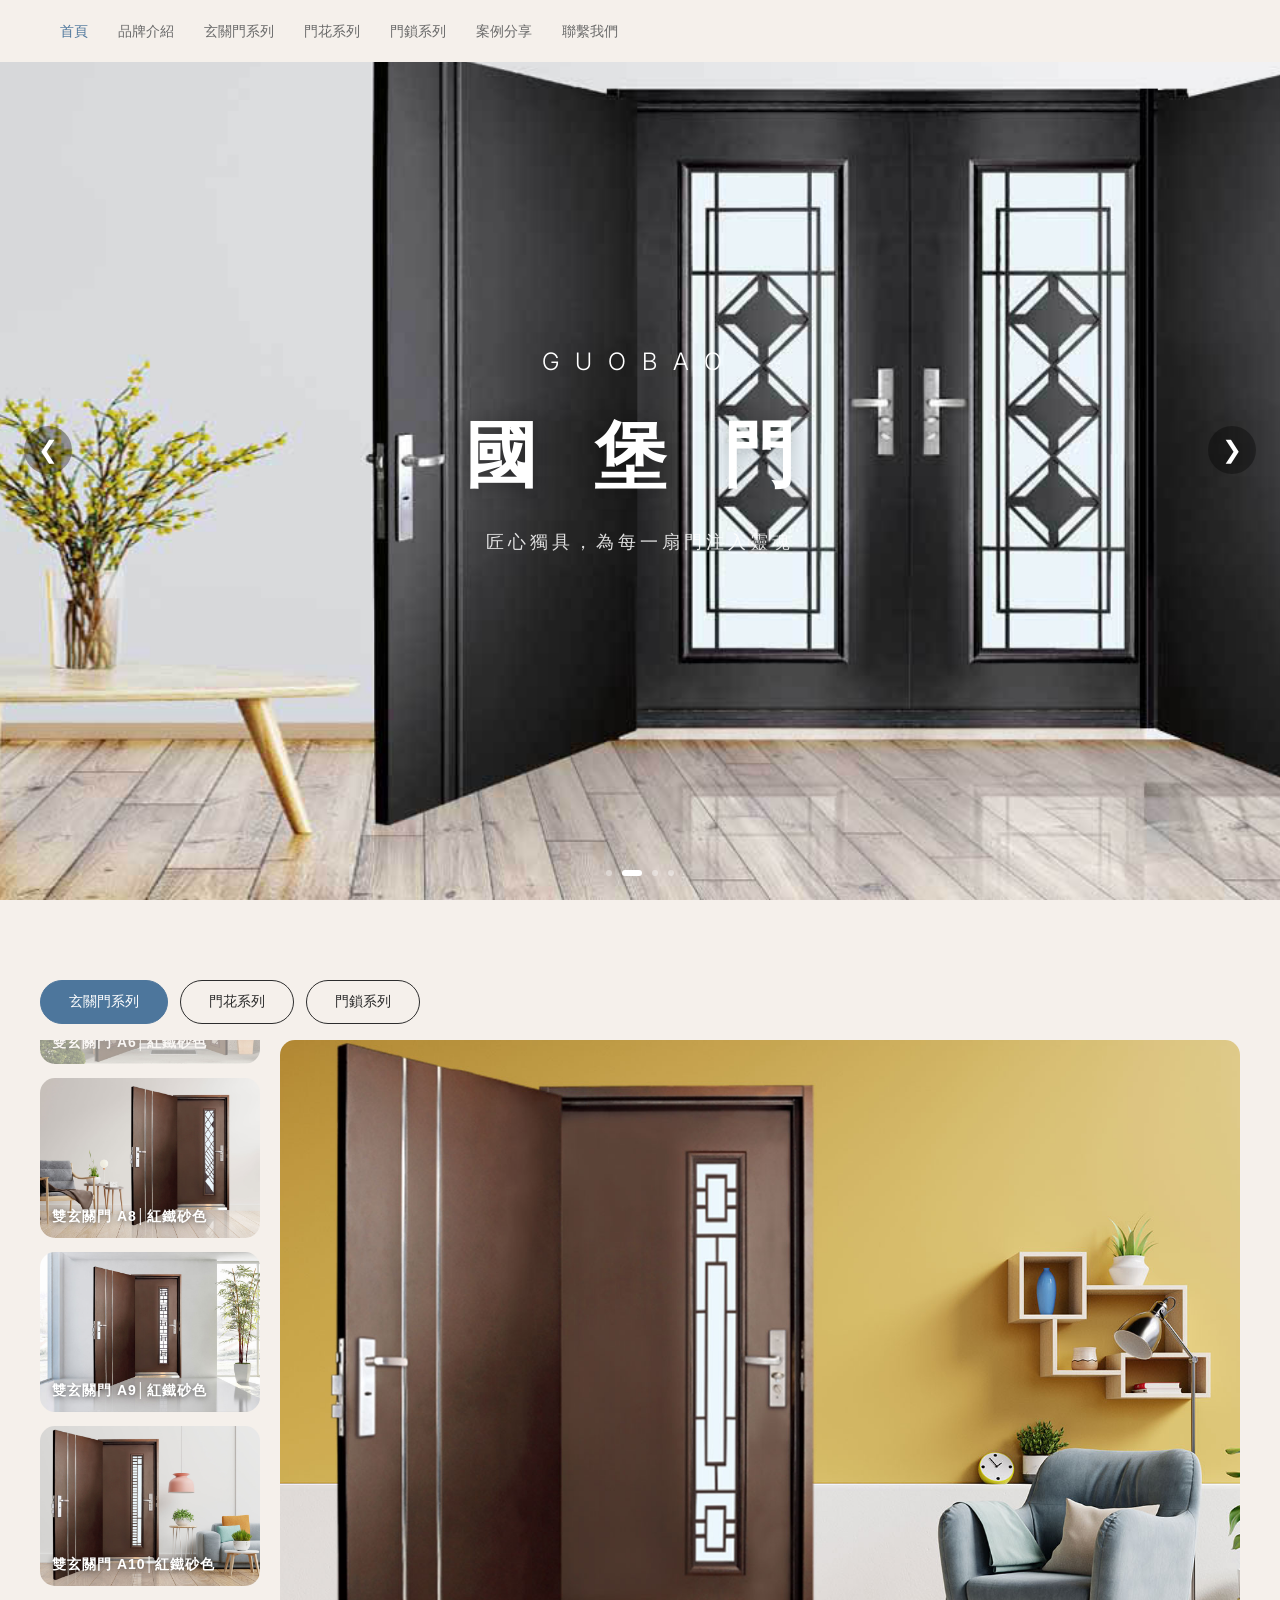
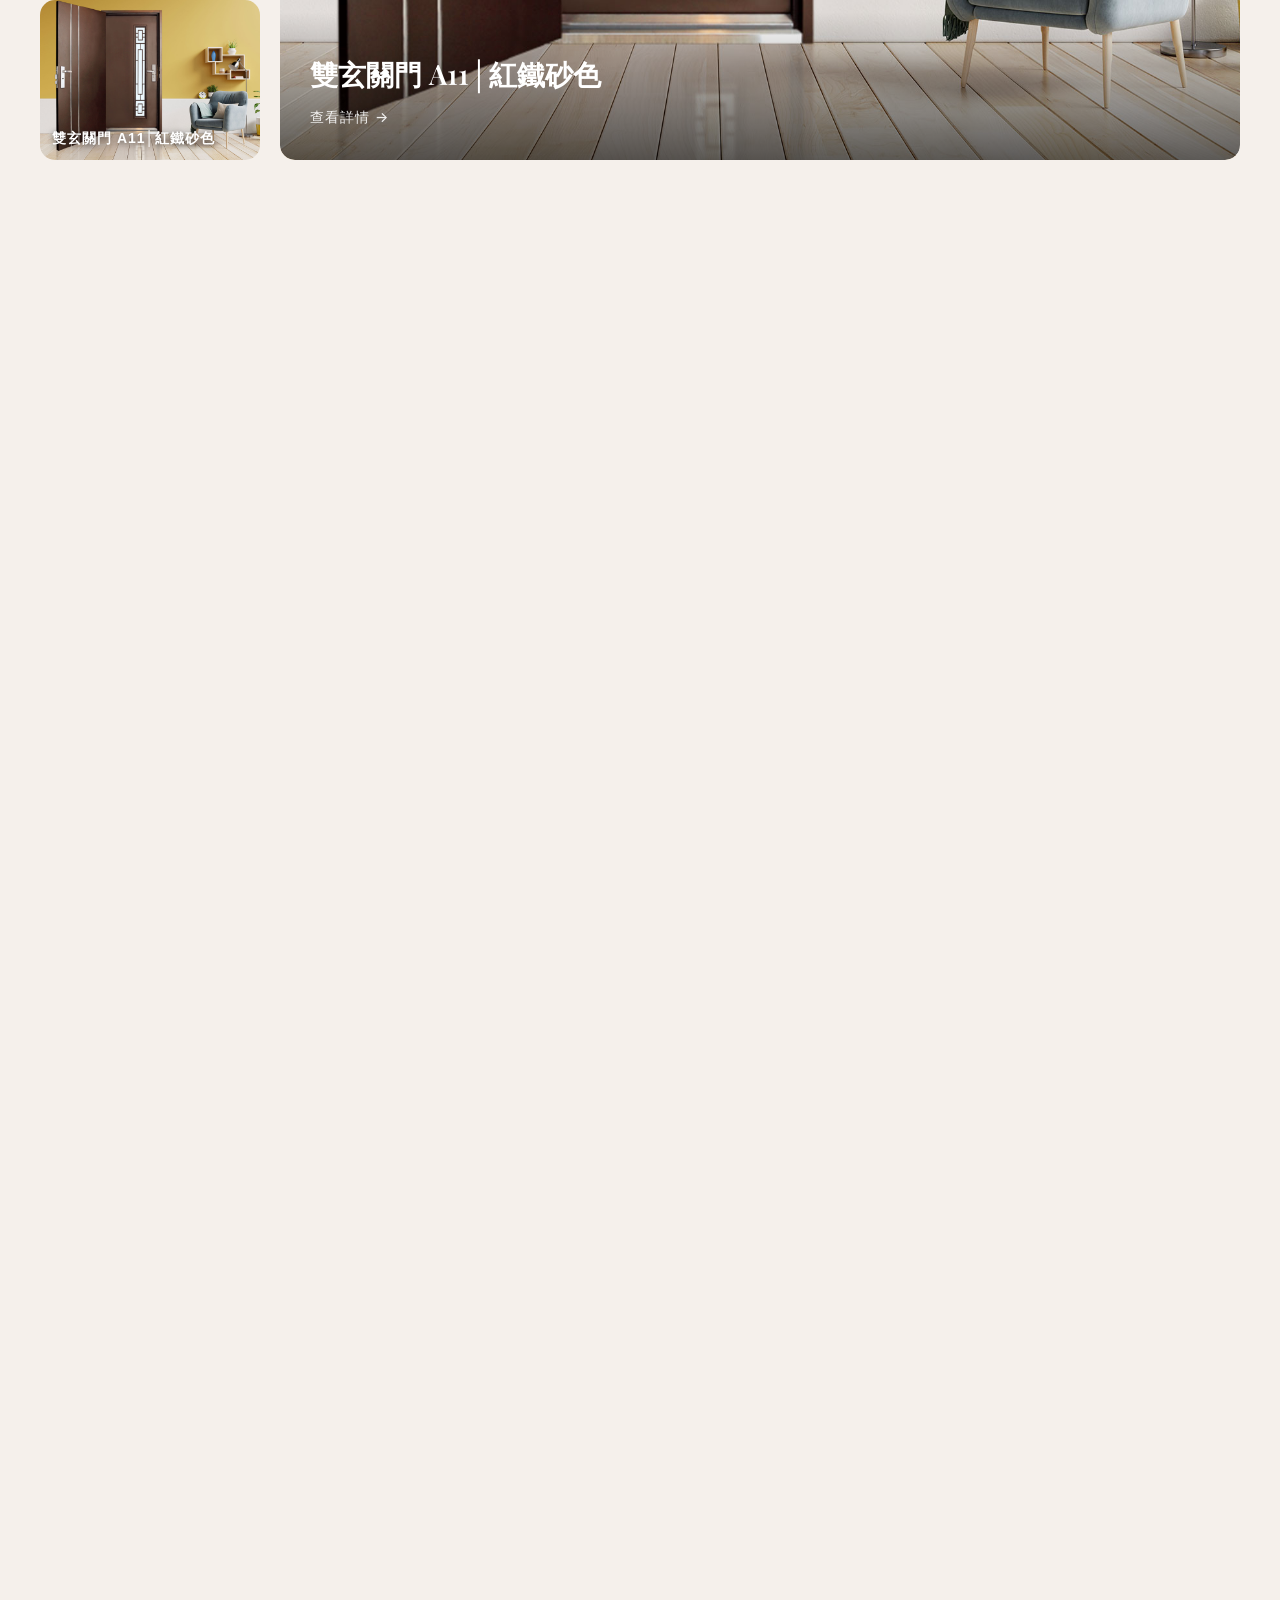
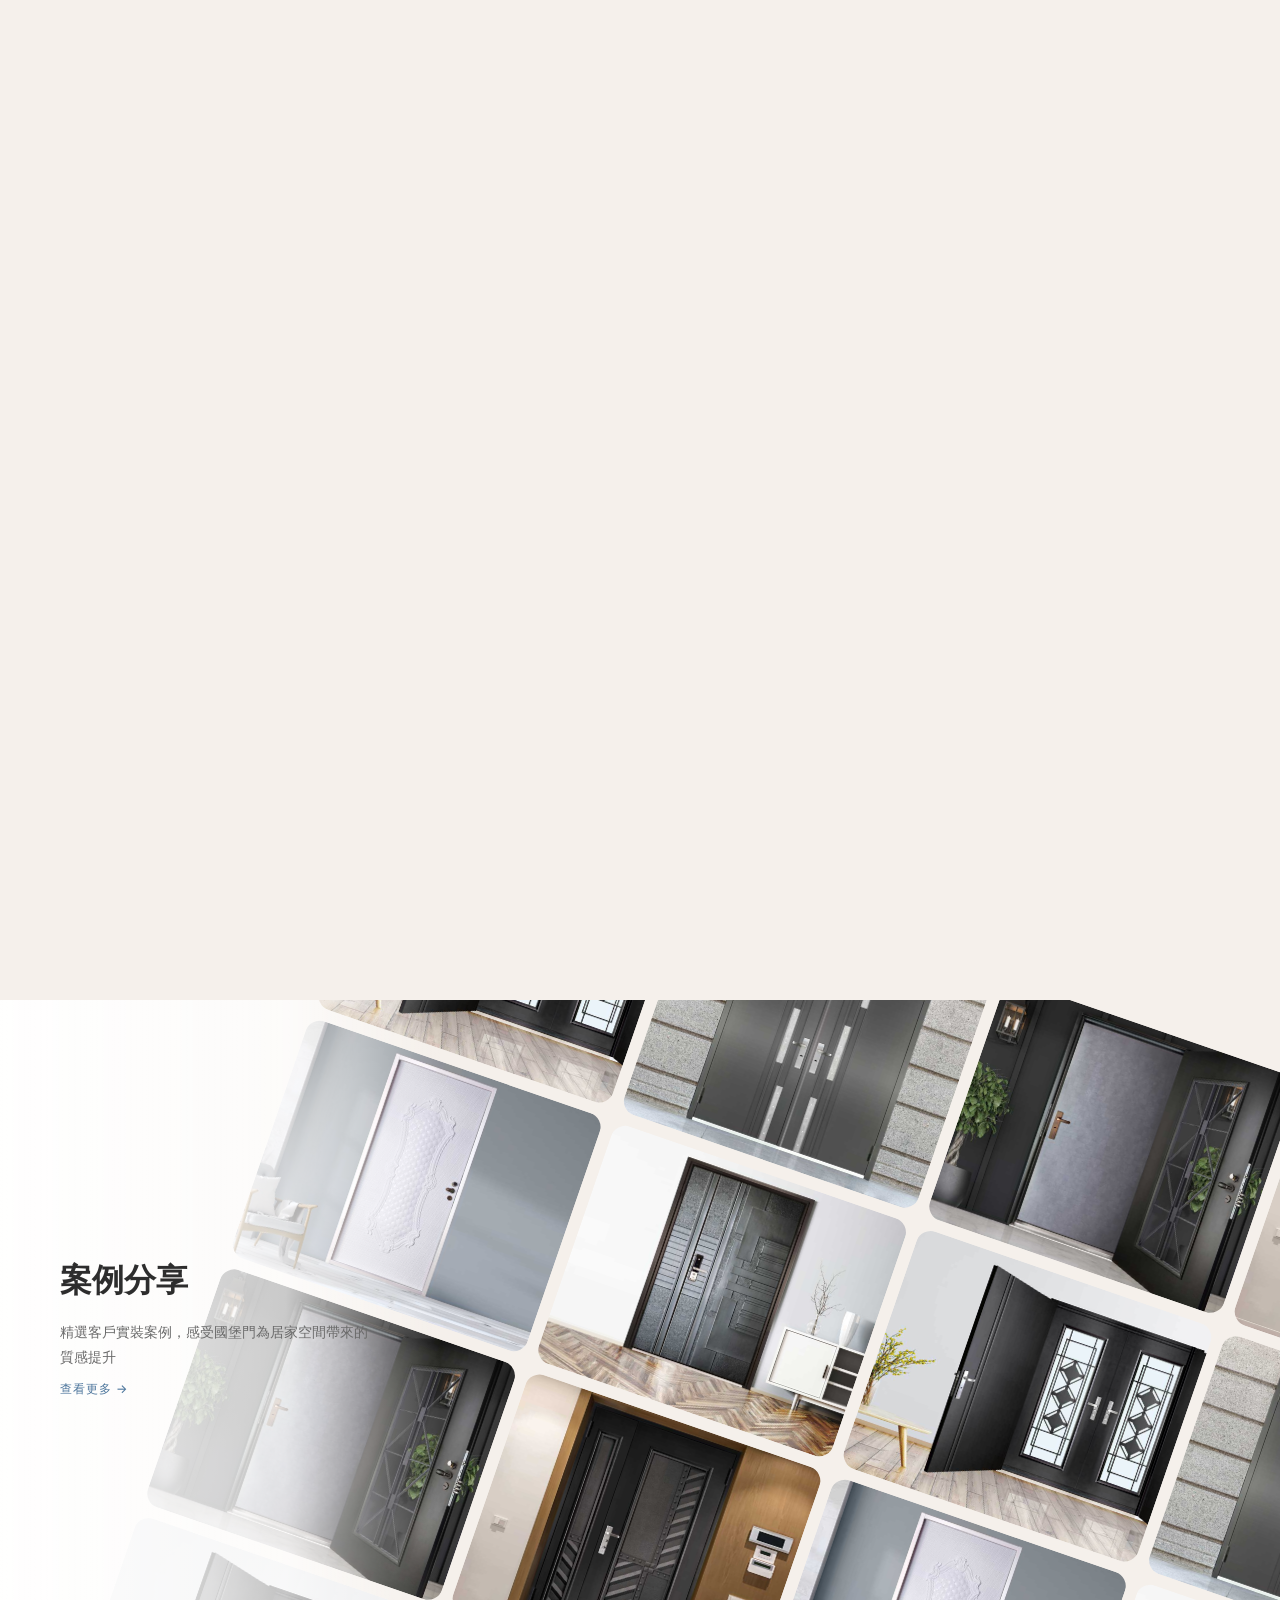
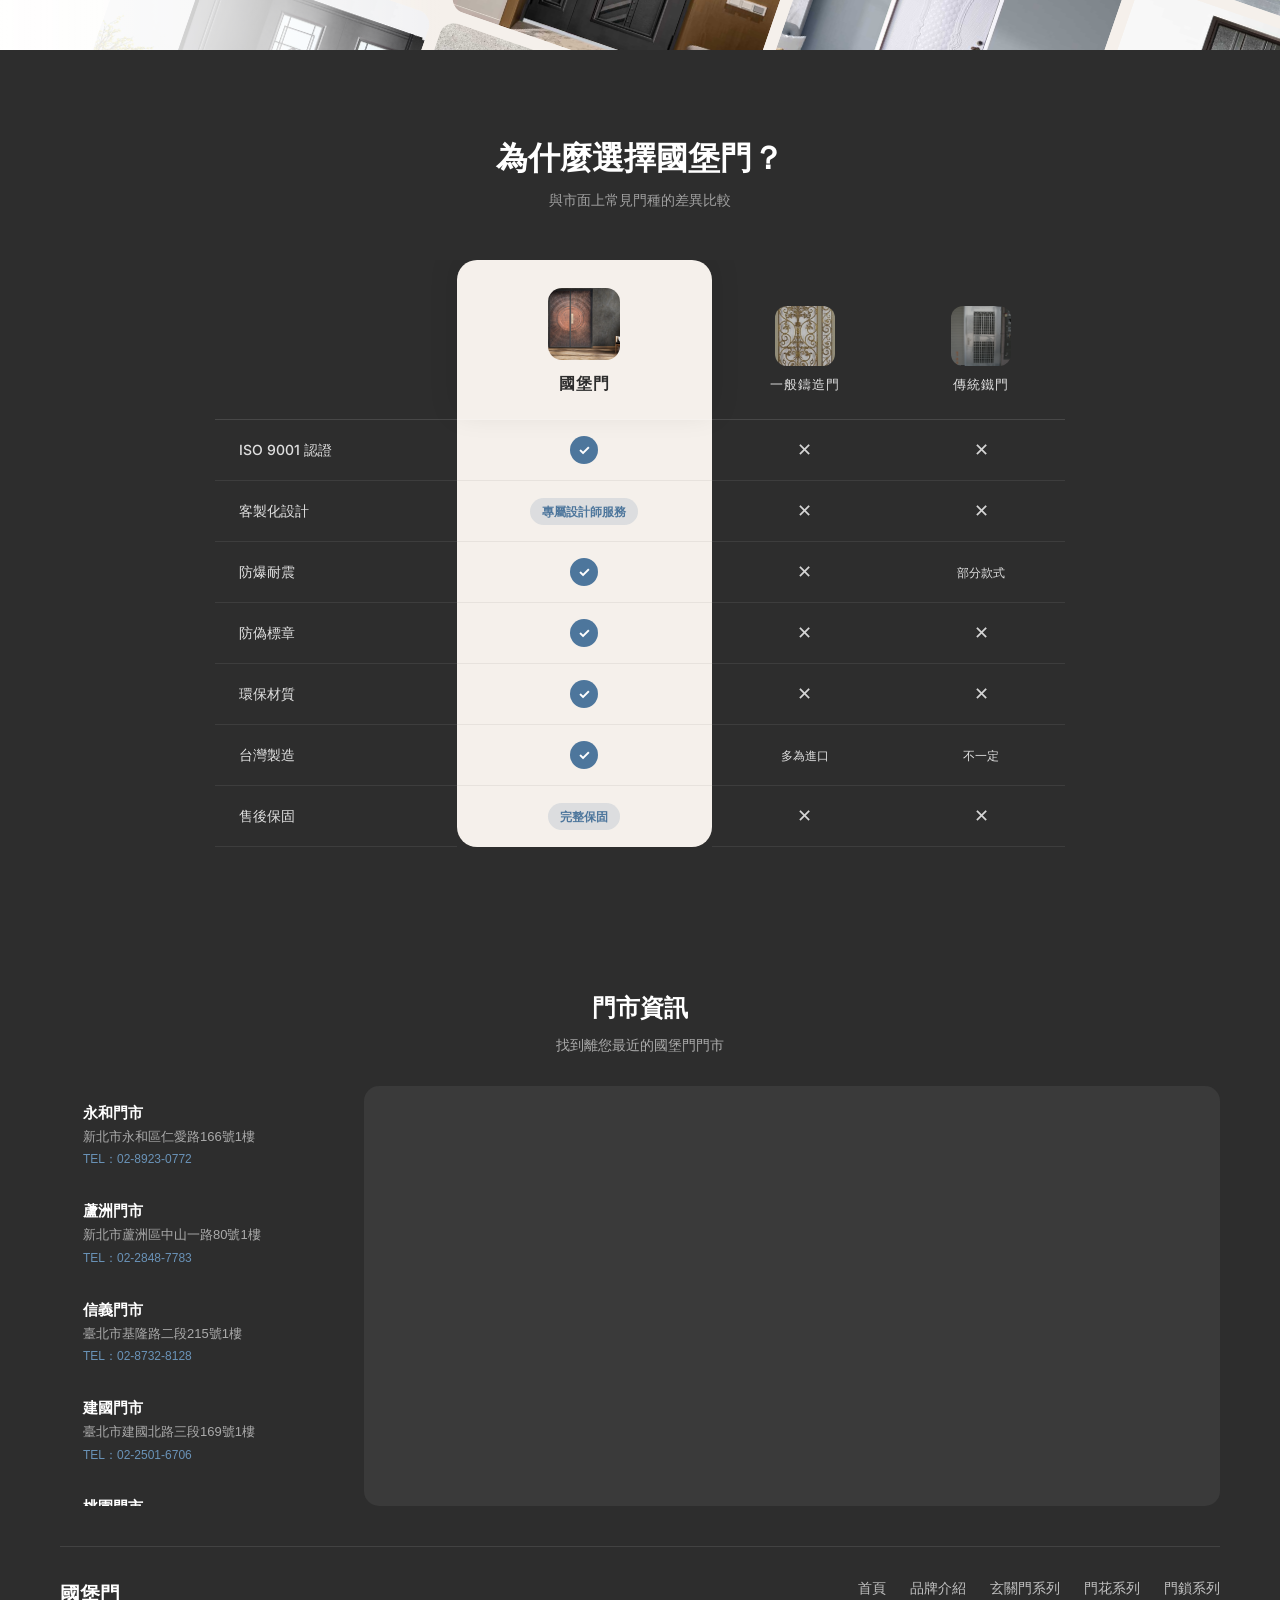
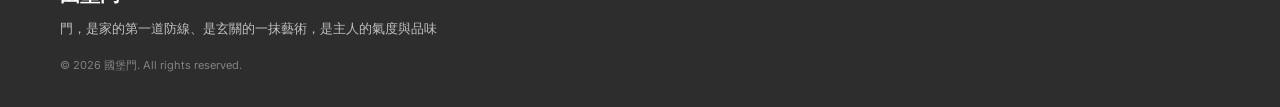
==== commit b4c50a45: "Add live door counter, global stats and map Introduce a Live Door Counter section with a timestamp-b" ====
--- a/index.html
+++ b/index.html
@@ -167,6 +167,82 @@
     </a>
   </section>
 
+  <!-- Comparison Table -->
+  <section class="compare-section">
+    <h2 class="compare-heading">為什麼選擇國堡門？</h2>
+    <p class="compare-sub">與市面上常見門種的差異比較</p>
+    <div class="compare-table-wrap">
+      <table class="compare-table">
+        <thead>
+          <tr>
+            <th></th>
+            <th class="compare-highlight">
+              <div class="compare-brand-card">
+                <img src="assets/door/01.jpg" alt="國堡門">
+                <span>國堡門</span>
+              </div>
+            </th>
+            <th>
+              <div class="compare-competitor-card">
+                <img src="assets/鑄造門.jpg" alt="一般鑄造門">
+                <span>一般鑄造門</span>
+              </div>
+            </th>
+            <th>
+              <div class="compare-competitor-card">
+                <img src="assets/傳統鐵門.jpg" alt="傳統鐵門">
+                <span>傳統鐵門</span>
+              </div>
+            </th>
+          </tr>
+        </thead>
+        <tbody>
+          <tr>
+            <td>ISO 9001 認證</td>
+            <td class="compare-highlight"><span class="compare-check">&#10003;</span></td>
+            <td><span class="compare-x">&#10005;</span></td>
+            <td><span class="compare-x">&#10005;</span></td>
+          </tr>
+          <tr>
+            <td>客製化設計</td>
+            <td class="compare-highlight"><span class="compare-yes">專屬設計師服務</span></td>
+            <td><span class="compare-x">&#10005;</span></td>
+            <td><span class="compare-x">&#10005;</span></td>
+          </tr>
+          <tr>
+            <td>防爆耐震</td>
+            <td class="compare-highlight"><span class="compare-check">&#10003;</span></td>
+            <td><span class="compare-x">&#10005;</span></td>
+            <td><span class="compare-partial">部分款式</span></td>
+          </tr>
+          <tr>
+            <td>防偽標章</td>
+            <td class="compare-highlight"><span class="compare-check">&#10003;</span></td>
+            <td><span class="compare-x">&#10005;</span></td>
+            <td><span class="compare-x">&#10005;</span></td>
+          </tr>
+          <tr>
+            <td>環保材質</td>
+            <td class="compare-highlight"><span class="compare-check">&#10003;</span></td>
+            <td><span class="compare-x">&#10005;</span></td>
+            <td><span class="compare-x">&#10005;</span></td>
+          </tr>
+          <tr>
+            <td>台灣製造</td>
+            <td class="compare-highlight"><span class="compare-check">&#10003;</span></td>
+            <td><span class="compare-partial">多為進口</span></td>
+            <td><span class="compare-partial">不一定</span></td>
+          </tr>
+          <tr>
+            <td>售後保固</td>
+            <td class="compare-highlight"><span class="compare-yes">完整保固</span></td>
+            <td><span class="compare-x">&#10005;</span></td>
+            <td><span class="compare-x">&#10005;</span></td>
+          </tr>
+        </tbody>
+      </table>
+    </div>
+  </section>
 
   <!-- Footer -->
   <footer class="footer">
--- a/style.css
+++ b/style.css
@@ -395,7 +395,7 @@
 .values-grid {
   display: grid;
   grid-template-columns: repeat(4, 1fr);
-  gap: 4px;
+  gap: 16px;
   max-width: 1200px;
   margin: 0 auto;
 }
@@ -407,6 +407,11 @@
   cursor: pointer;
   background-size: 400% 100%;
   background-repeat: no-repeat;
+  border-top: 6px solid rgba(255,255,255,0.5);
+  border-left: 6px solid rgba(255,255,255,0.5);
+  border-right: 6px solid rgba(255,255,255,0.5);
+  border-bottom: none;
+  border-radius: 12px 12px 0 0;
 }
 
 .value-card img {
@@ -706,9 +711,15 @@
   flex-direction: column;
   align-items: center;
   justify-content: center;
-  border-radius: 6px 6px 0 0;
+  border-radius: 10px 10px 0 0;
   font-family: 'Inter', sans-serif;
   gap: 4px;
+  background: none !important;
+  border-top: 5px solid;
+  border-left: 5px solid;
+  border-right: 5px solid;
+  border-bottom: none;
+  padding: 14px 20px 18px;
 }
 
 .podium-stand-label {
@@ -719,23 +730,22 @@
 .podium-stand-num {
   font-size: 20px;
   font-weight: 700;
-  color: #fff;
   letter-spacing: 0.5px;
 }
 
 .podium-stand-gold {
-  background: linear-gradient(180deg, #f5c842, #d4a017);
-  color: #4a3000;
+  border-color: #d4a017;
+  color: #b8860b;
 }
 
 .podium-stand-silver {
-  background: linear-gradient(180deg, #c0c0c0, #8a8a8a);
-  color: #2a2a2a;
+  border-color: #8a8a8a;
+  color: #555;
 }
 
 .podium-stand-bronze {
-  background: linear-gradient(180deg, #cd7f32, #a0522d);
-  color: #fff;
+  border-color: #a0522d;
+  color: #a0522d;
 }
 
 .podium-crown {
@@ -2456,6 +2466,522 @@
   object-fit: cover;
 }
 
+/* ===== Comparison Table ===== */
+.compare-section {
+  padding: 80px 60px;
+  background: var(--text-dark);
+  text-align: center;
+}
+
+.compare-heading {
+  font-size: 32px;
+  color: #fff;
+  margin-bottom: 8px;
+}
+
+.compare-sub {
+  font-size: 14px;
+  color: rgba(255,255,255,0.55);
+  margin-bottom: 48px;
+}
+
+.compare-table-wrap {
+  max-width: 850px;
+  margin: 0 auto;
+  overflow-x: auto;
+}
+
+.compare-table {
+  width: 100%;
+  border-collapse: separate;
+  border-spacing: 0;
+  font-size: 14px;
+}
+
+.compare-table thead th {
+  padding: 20px 16px 16px;
+  font-weight: 500;
+  font-size: 13px;
+  color: rgba(255,255,255,0.6);
+  letter-spacing: 1px;
+  vertical-align: bottom;
+  border-bottom: 1px solid rgba(255,255,255,0.12);
+}
+
+.compare-table thead th.compare-highlight {
+  background: var(--cream);
+  border-radius: 20px 20px 0 0;
+  color: var(--text-dark);
+  box-shadow: 0 -8px 30px rgba(0,0,0,0.1);
+  position: relative;
+  z-index: 1;
+}
+
+.compare-brand-card {
+  display: flex;
+  flex-direction: column;
+  align-items: center;
+  gap: 10px;
+  padding: 8px 0;
+}
+
+.compare-brand-card img {
+  width: 72px;
+  height: 72px;
+  object-fit: cover;
+  border-radius: 14px;
+}
+
+.compare-brand-card span {
+  font-family: 'Playfair Display', serif;
+  font-size: 16px;
+  font-weight: 700;
+  color: var(--text-dark);
+}
+
+.compare-competitor-card {
+  display: flex;
+  flex-direction: column;
+  align-items: center;
+  gap: 8px;
+  padding: 8px 0;
+}
+
+.compare-competitor-card img {
+  width: 60px;
+  height: 60px;
+  object-fit: cover;
+  border-radius: 12px;
+  opacity: 0.7;
+}
+
+.compare-competitor-card span {
+  font-size: 13px;
+  color: rgba(255,255,255,0.85);
+}
+
+.compare-table tbody td {
+  padding: 16px;
+  border-bottom: 1px solid rgba(255,255,255,0.08);
+  color: rgba(255,255,255,0.7);
+  vertical-align: middle;
+}
+
+.compare-table tbody td:first-child {
+  text-align: left;
+  font-weight: 500;
+  color: rgba(255,255,255,0.85);
+  padding-left: 24px;
+}
+
+.compare-table tbody td.compare-highlight {
+  background: var(--cream);
+  border-bottom-color: rgba(0,0,0,0.06);
+}
+
+.compare-table tbody tr:last-child td.compare-highlight {
+  border-radius: 0 0 20px 20px;
+  border-bottom-color: transparent;
+}
+
+.compare-check {
+  display: inline-flex;
+  align-items: center;
+  justify-content: center;
+  width: 28px;
+  height: 28px;
+  background: var(--brown);
+  color: #fff;
+  border-radius: 50%;
+  font-size: 14px;
+  font-weight: 700;
+}
+
+.compare-x {
+  display: inline-flex;
+  align-items: center;
+  justify-content: center;
+  width: 28px;
+  height: 28px;
+  color: rgba(255,255,255,0.8);
+  font-size: 18px;
+}
+
+.compare-yes {
+  display: inline-block;
+  background: rgba(77,118,156,0.15);
+  color: var(--brown);
+  font-size: 12px;
+  font-weight: 600;
+  padding: 4px 12px;
+  border-radius: 20px;
+}
+
+.compare-partial {
+  font-size: 12px;
+  color: rgba(255,255,255,0.85);
+}
+
+@media (max-width: 768px) {
+  .compare-section {
+    padding: 60px 16px;
+  }
+
+  .compare-heading {
+    font-size: 24px;
+  }
+
+  .compare-table {
+    font-size: 12px;
+  }
+
+  .compare-table thead th {
+    padding: 14px 10px 12px;
+  }
+
+  .compare-table tbody td {
+    padding: 12px 8px;
+  }
+
+  .compare-table tbody td:first-child {
+    padding-left: 12px;
+  }
+
+  .compare-brand-card img {
+    width: 48px;
+    height: 48px;
+  }
+}
+
+/* ===== Live Counter ===== */
+.live-counter {
+  position: relative;
+  background: #111;
+  padding: 100px 60px 80px;
+  text-align: center;
+  overflow: hidden;
+}
+
+.live-counter-inner {
+  position: relative;
+  z-index: 1;
+}
+
+.live-counter-text {
+  font-size: 28px;
+  color: rgba(255,255,255,0.75);
+  font-weight: 300;
+  letter-spacing: 2px;
+}
+
+.live-counter-number {
+  font-family: 'Playfair Display', serif;
+  font-size: 52px;
+  font-weight: 700;
+  color: #fff;
+  margin: 0 8px;
+  letter-spacing: 2px;
+}
+
+.live-counter-sub {
+  margin-top: 16px;
+  font-size: 12px;
+  color: rgba(255,255,255,0.3);
+  letter-spacing: 2px;
+}
+
+.live-counter-glow {
+  position: absolute;
+  bottom: 60px;
+  left: 50%;
+  transform: translateX(-50%);
+  width: 200px;
+  height: 200px;
+  background: radial-gradient(circle, rgba(77,118,156,0.35) 0%, transparent 70%);
+  pointer-events: none;
+}
+
+.live-counter-line {
+  position: absolute;
+  bottom: 0;
+  left: 0;
+  right: 0;
+  height: 80px;
+  pointer-events: none;
+  overflow: hidden;
+}
+
+.live-counter-line::before {
+  content: '';
+  position: absolute;
+  bottom: 20px;
+  left: -5%;
+  width: 110%;
+  height: 120px;
+  border: 2px solid transparent;
+  border-top-color: rgba(77,118,156,0.4);
+  border-radius: 50%;
+}
+
+.live-counter-dot {
+  position: absolute;
+  bottom: 58px;
+  left: 50%;
+  transform: translateX(-50%);
+  width: 14px;
+  height: 14px;
+  background: #fff;
+  border-radius: 50%;
+  box-shadow: 0 0 20px rgba(255,255,255,0.6), 0 0 60px rgba(77,118,156,0.5);
+}
+
+.live-counter-dot::before {
+  content: '';
+  position: absolute;
+  top: 50%;
+  left: 50%;
+  transform: translate(-50%, -100%);
+  width: 1px;
+  height: 60px;
+  background: linear-gradient(to top, rgba(255,255,255,0.5), transparent);
+}
+
+.live-counter-video {
+  position: relative;
+  z-index: 1;
+  max-width: 900px;
+  margin: 60px auto 0;
+}
+
+.live-counter-video-title {
+  font-size: 22px;
+  color: rgba(255,255,255,0.7);
+  margin-bottom: 24px;
+  letter-spacing: 2px;
+}
+
+.live-counter .brand-video {
+  background: #000;
+  border-radius: 16px;
+  overflow: hidden;
+}
+
+@media (max-width: 768px) {
+  .live-counter {
+    padding: 70px 20px 60px;
+  }
+
+  .live-counter-text {
+    font-size: 20px;
+  }
+
+  .live-counter-number {
+    font-size: 36px;
+  }
+
+  .live-counter-video {
+    margin-top: 40px;
+  }
+}
+
+/* ===== Global Stats ===== */
+.global-stats {
+  position: relative;
+  background: #111;
+  padding: 80px 60px 0;
+  overflow: hidden;
+}
+
+.global-stats-map {
+  position: absolute;
+  top: 50%;
+  left: 50%;
+  transform: translate(-50%, -50%);
+  width: 90%;
+  max-width: 1200px;
+  pointer-events: none;
+  opacity: 0.1;
+  filter: invert(1);
+}
+
+.global-stats-content {
+  position: relative;
+  z-index: 1;
+  display: flex;
+  gap: 60px;
+  align-items: flex-start;
+  max-width: 1200px;
+  margin: 0 auto;
+  padding-bottom: 60px;
+}
+
+.global-stats-left {
+  flex: 0 0 320px;
+}
+
+.global-stats-label {
+  display: block;
+  font-size: 11px;
+  letter-spacing: 3px;
+  color: rgba(255,255,255,0.4);
+  text-transform: uppercase;
+  margin-bottom: 12px;
+}
+
+.global-stats-title {
+  font-size: 36px;
+  color: #fff;
+  margin-bottom: 16px;
+  font-family: 'Playfair Display', serif;
+}
+
+.global-stats-desc {
+  font-size: 14px;
+  color: rgba(255,255,255,0.5);
+  line-height: 1.8;
+}
+
+.global-stats-grid {
+  flex: 1;
+  display: grid;
+  grid-template-columns: 1fr 1fr;
+  gap: 40px 60px;
+}
+
+.global-stat-item {
+  display: flex;
+  flex-wrap: wrap;
+  align-items: baseline;
+  gap: 4px;
+}
+
+.global-stat-number {
+  font-family: 'Playfair Display', serif;
+  font-size: 56px;
+  font-weight: 700;
+  color: #fff;
+  line-height: 1;
+}
+
+.global-stat-unit {
+  font-size: 28px;
+  color: rgba(255,255,255,0.6);
+  font-weight: 300;
+}
+
+.global-stat-desc {
+  display: block;
+  width: 100%;
+  font-size: 13px;
+  color: rgba(255,255,255,0.4);
+  margin-top: 8px;
+  letter-spacing: 1px;
+}
+
+.global-stats-bottom {
+  position: relative;
+  z-index: 1;
+  display: flex;
+  border-top: 1px solid rgba(255,255,255,0.1);
+  max-width: 1200px;
+  margin: 0 auto;
+}
+
+.global-stats-bottom-item {
+  flex: 1;
+  display: flex;
+  flex-direction: column;
+  align-items: center;
+  gap: 8px;
+  padding: 32px 20px;
+  color: rgba(255,255,255,0.5);
+  position: relative;
+}
+
+.global-stats-bottom-item:not(:last-child)::after {
+  content: '';
+  position: absolute;
+  right: 0;
+  top: 25%;
+  height: 50%;
+  width: 1px;
+  background: rgba(255,255,255,0.1);
+}
+
+.global-stats-bottom-item svg {
+  color: var(--brown-light);
+}
+
+.bottom-stat-number {
+  font-family: 'Playfair Display', serif;
+  font-size: 24px;
+  font-weight: 700;
+  color: #fff;
+}
+
+.bottom-stat-label {
+  font-size: 11px;
+  letter-spacing: 2px;
+  text-transform: uppercase;
+  color: rgba(255,255,255,0.35);
+}
+
+@media (max-width: 1024px) {
+  .global-stats {
+    padding: 60px 30px 0;
+  }
+
+  .global-stats-content {
+    flex-direction: column;
+    gap: 40px;
+  }
+
+  .global-stats-left {
+    flex: none;
+  }
+}
+
+@media (max-width: 768px) {
+  .global-stats {
+    padding: 50px 20px 0;
+  }
+
+  .global-stats-title {
+    font-size: 28px;
+  }
+
+  .global-stats-grid {
+    grid-template-columns: 1fr 1fr;
+    gap: 30px 20px;
+  }
+
+  .global-stat-number {
+    font-size: 36px;
+  }
+
+  .global-stat-unit {
+    font-size: 20px;
+  }
+
+  .global-stats-bottom {
+    flex-wrap: wrap;
+  }
+
+  .global-stats-bottom-item {
+    flex: 0 0 50%;
+    padding: 24px 16px;
+  }
+
+  .global-stats-bottom-item:nth-child(2)::after {
+    display: none;
+  }
+
+  .global-stats-bottom-item:nth-child(1),
+  .global-stats-bottom-item:nth-child(2) {
+    border-bottom: 1px solid rgba(255,255,255,0.1);
+  }
+}
+
 /* ===== Footer ===== */
 .footer {
   background: var(--text-dark);
